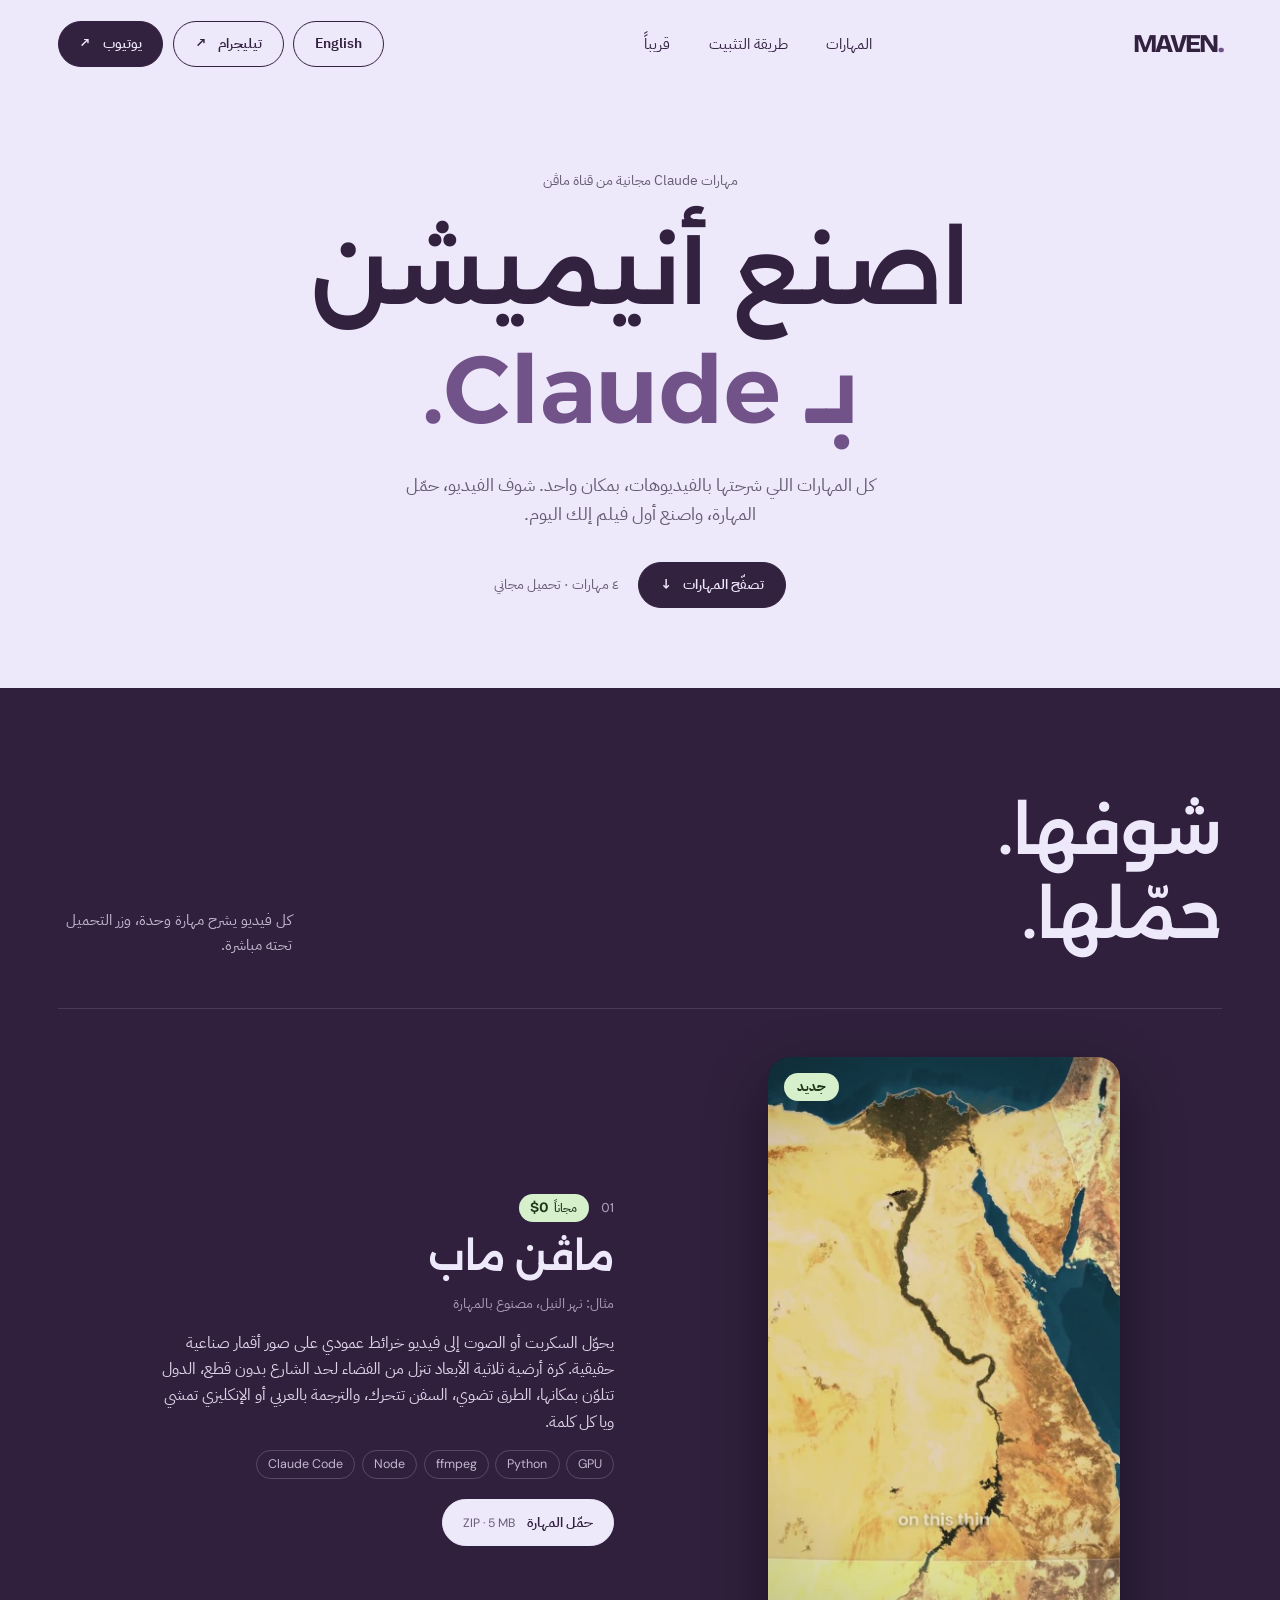
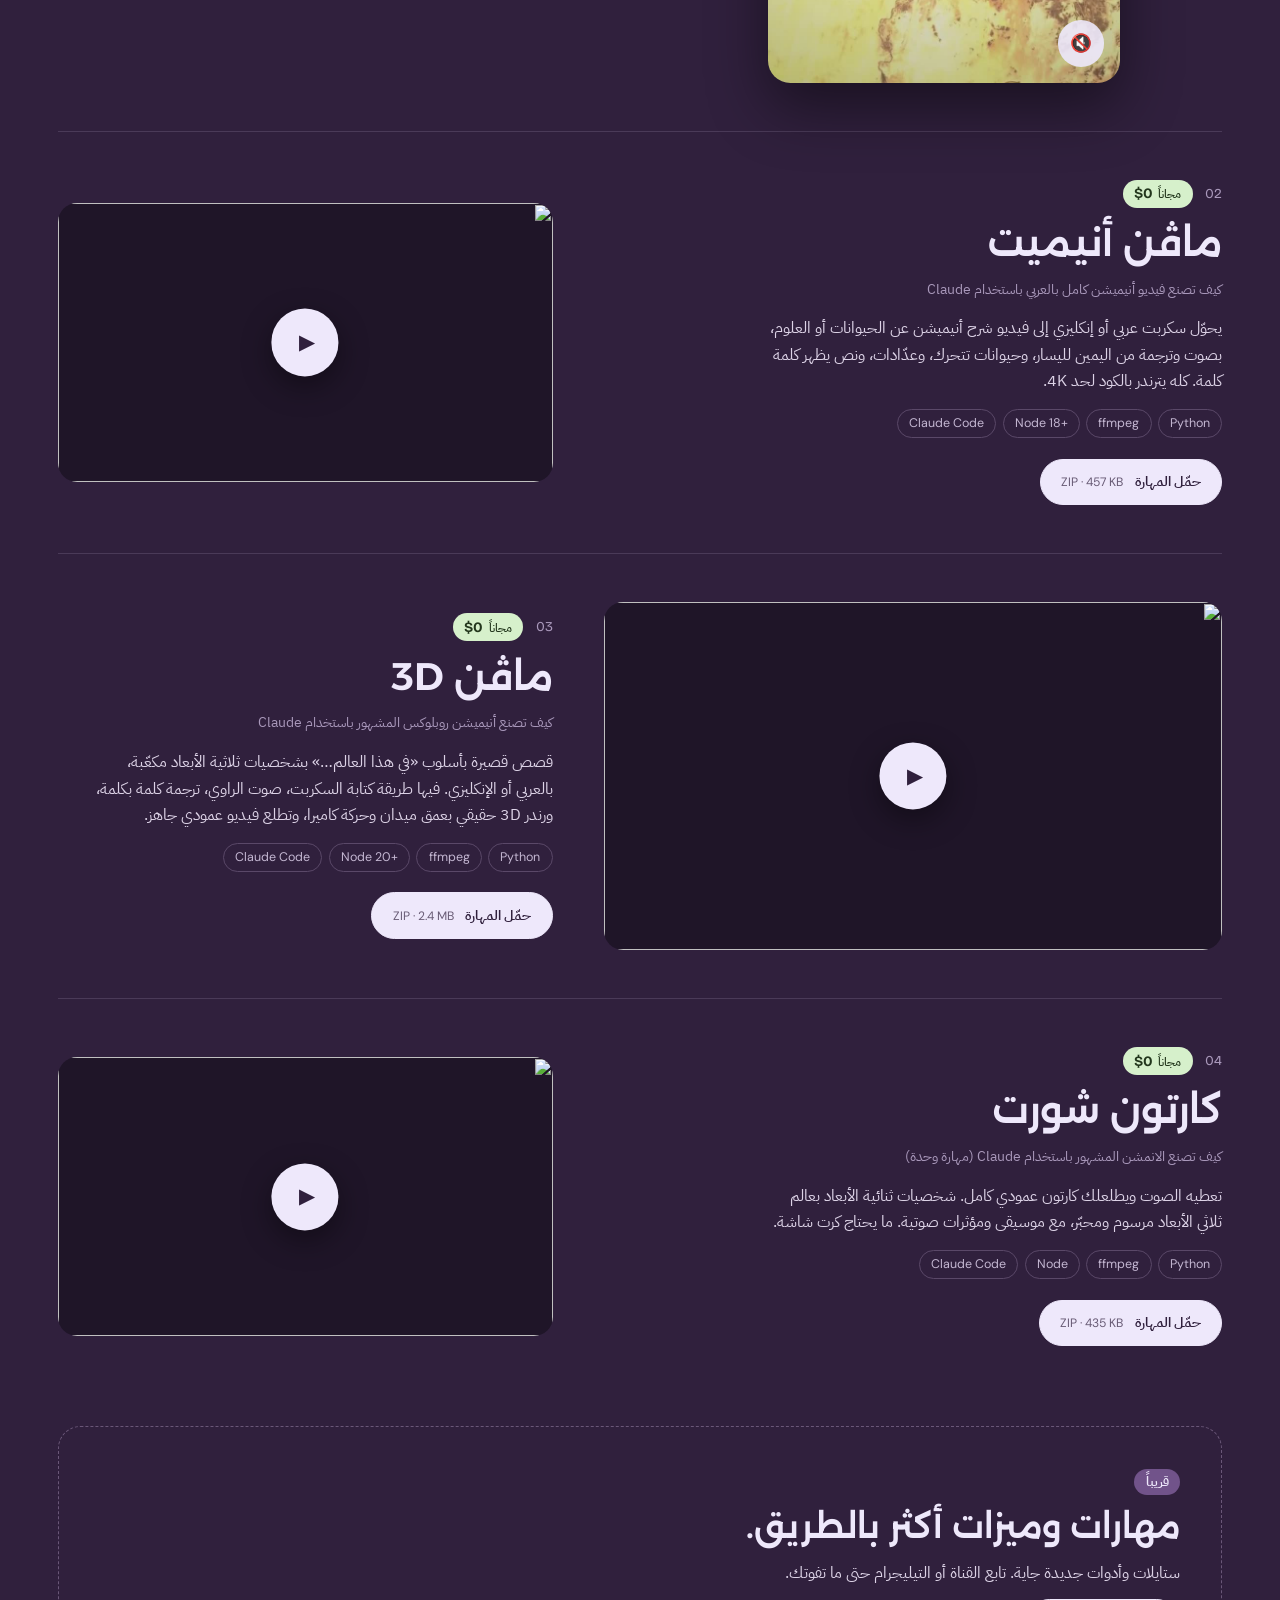
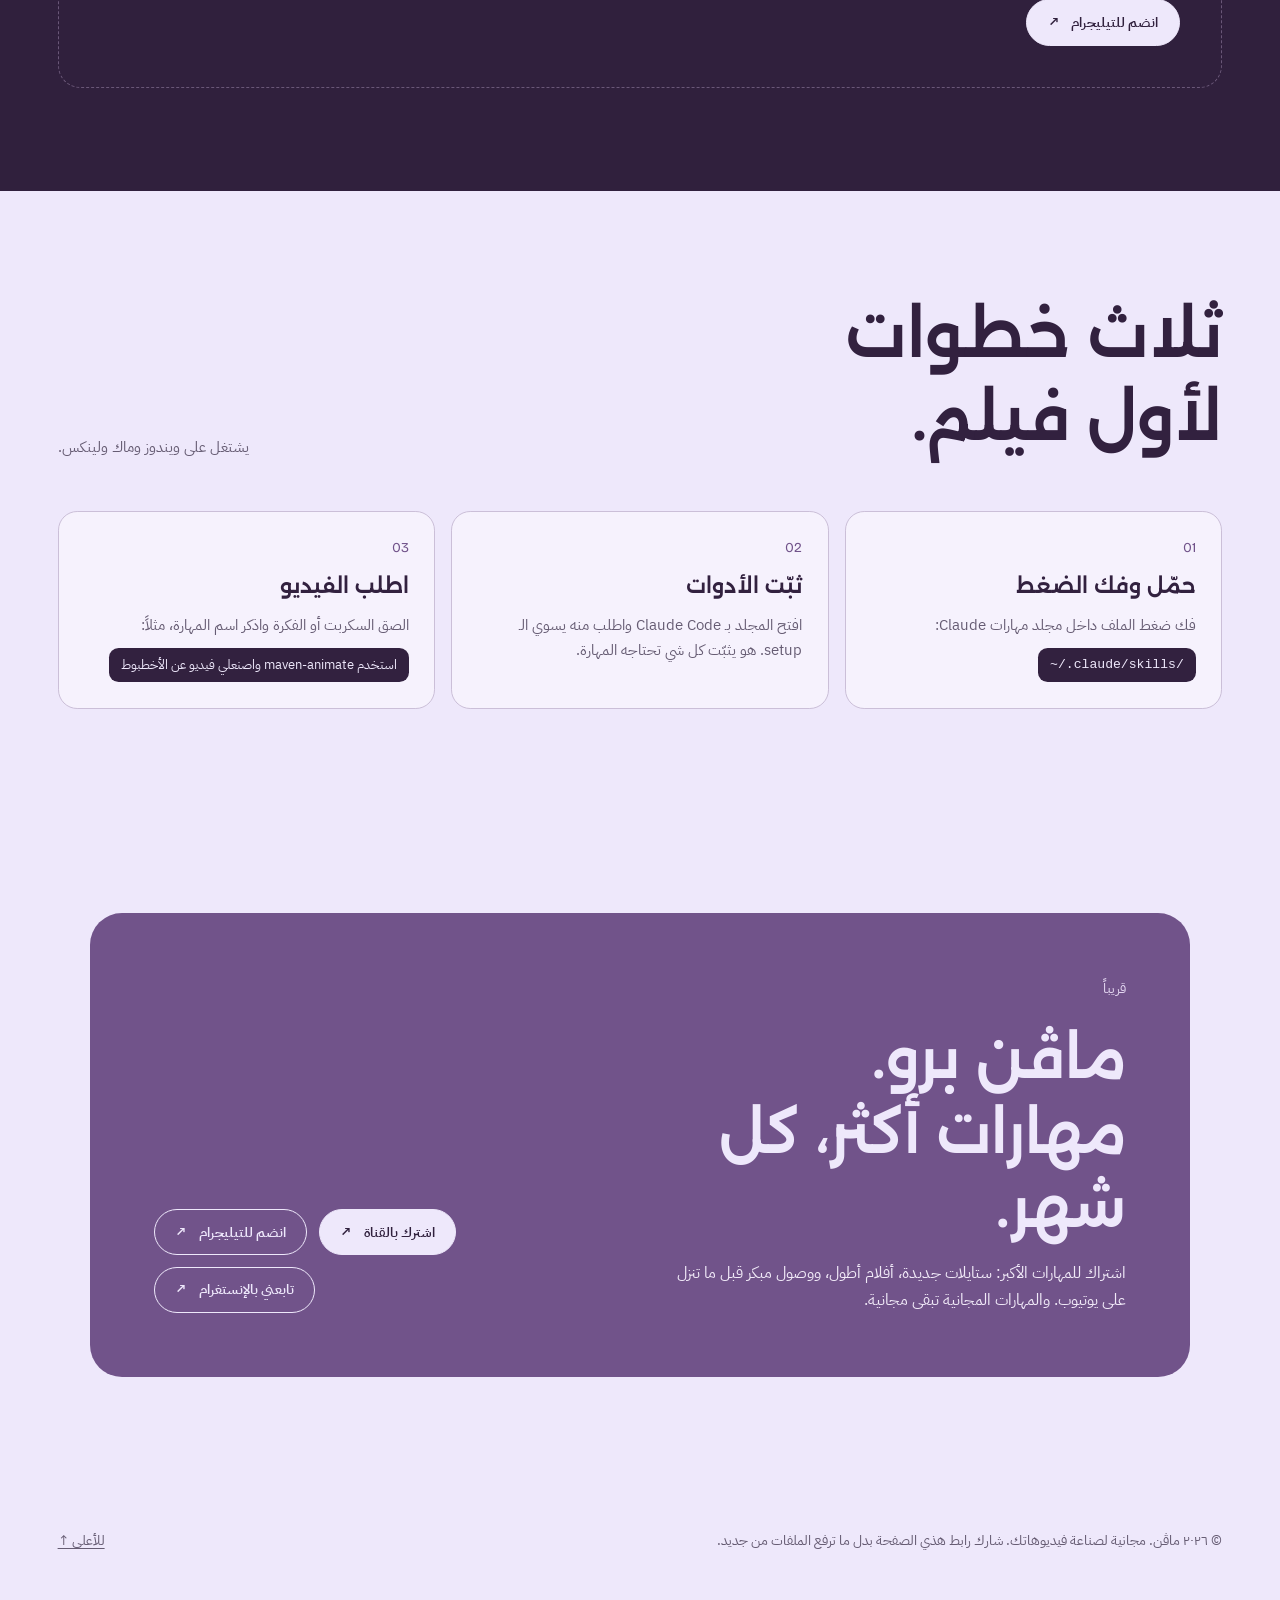
==== index.html @ 10641db1 "Maven free Claude skills site Co-Authored-By: Claude Opus 5.5 <noreply@anthropic.com>" ====
<!doctype html>
<html lang="ar" dir="rtl">
<head>
  <meta charset="utf-8">
  <meta name="viewport" content="width=device-width, initial-scale=1">
  <meta name="theme-color" content="#eee8fb">
  <meta name="description" content="مهارات Claude مجانية من قناة ماڤن لصناعة الأنيميشن. شوف الفيديو وحمّل المهارة مباشرة.">
  <title>ماڤن | مهارات Claude مجانية</title>
  <link rel="preload" href="fonts/bricolage-grotesque-latin-wght-normal.woff2" as="font" type="font/woff2" crossorigin>
  <link rel="preconnect" href="https://fonts.googleapis.com">
  <link rel="preconnect" href="https://fonts.gstatic.com" crossorigin>
  <link rel="stylesheet" href="https://fonts.googleapis.com/css2?family=Alexandria:wght@500;600;700&family=IBM+Plex+Sans+Arabic:wght@400;500;600&display=swap">
  <link rel="stylesheet" href="maven.css">
  <script src="maven.js" defer></script>
</head>
<body id="top">
  <a class="skip" href="#main" data-en="Skip to content">انتقل إلى المحتوى</a>

  <header class="site-header shell">
    <a class="wordmark" href="#top" aria-label="Maven" dir="ltr">MAVEN<span>.</span></a>
    <nav aria-label="القائمة" data-en-label="Main navigation">
      <a href="#skills" data-en="Skills">المهارات</a>
      <a href="#install" data-en="How to install">طريقة التثبيت</a>
      <a href="#pro" data-en="Coming soon">قريباً</a>
    </nav>
    <div class="header-actions">
      <button class="pill language-switch" type="button" data-en="العربية" lang="en">English</button>
      <a class="pill" href="https://t.me/Maveniq" target="_blank" rel="noopener"><span data-en="Telegram">تيليجرام</span> <span aria-hidden="true">↗</span></a>
      <a class="pill dark" href="https://www.youtube.com/@maveniqq" target="_blank" rel="noopener"><span data-en="YouTube">يوتيوب</span> <span aria-hidden="true">↗</span></a>
    </div>
  </header>

  <main id="main" tabindex="-1">
    <section class="hero shell" aria-labelledby="hero-title">
      <p class="eyebrow" data-en="Free Claude skills from the Maven channel">مهارات Claude مجانية من قناة ماڤن</p>
      <h1 id="hero-title" data-en="Make animation <strong>with Claude.</strong>">اصنع أنيميشن <strong>بـ Claude.</strong></h1>
      <p class="hero-sub" data-en="Every skill from the videos, in one place. Watch the video, download the skill, and make your first film today.">كل المهارات اللي شرحتها بالفيديوهات، بمكان واحد. شوف الفيديو، حمّل المهارة، واصنع أول فيلم إلك اليوم.</p>
      <div class="hero-actions">
        <a class="pill dark" href="#skills"><span data-en="Browse the skills">تصفّح المهارات</span> <span aria-hidden="true">↓</span></a>
        <span class="hero-note" data-en="4 skills · free download">٤ مهارات · تحميل مجاني</span>
      </div>
    </section>

    <section id="skills" class="section skills" aria-labelledby="skills-title">
      <div class="shell">
        <div class="section-title">
          <h2 id="skills-title" data-en="Watch it.<br>Download it.">شوفها.<br>حمّلها.</h2>
          <p data-en="Each video explains one skill. The download button is right under it.">كل فيديو يشرح مهارة وحدة، وزر التحميل تحته مباشرة.</p>
        </div>

        <article class="skill skill-vertical">
          <div class="reel-frame">
            <video class="reel-video" src="media/maven-map-demo.mp4" poster="media/maven-map-demo.jpg" width="720" height="1280" muted loop playsinline autoplay preload="metadata" aria-label="مثال من ماڤن ماب: نهر النيل" data-en-label="Maven Map example: the Nile"></video>
            <button type="button" class="sound-toggle" aria-pressed="false" aria-label="شغّل الصوت" data-en-label="Turn sound on"><span aria-hidden="true">🔇</span></button>
            <span class="new-badge" data-en="New">جديد</span>
          </div>
          <div class="skill-body">
            <div class="skill-meta"><span class="skill-no" aria-hidden="true">01</span><span class="price" dir="ltr">$0 <small data-en="Free">مجاناً</small></span></div>
            <h3 data-en="Maven Map">ماڤن ماب</h3>
            <p class="skill-video-title" data-en="Example: the Nile, made with the skill">مثال: نهر النيل، مصنوع بالمهارة</p>
            <p data-en="Turns a script or voiceover into a vertical map Short on real satellite imagery. A 3D globe dives from space down to a street with no cut, countries light up in place, routes glow, ships move, and Arabic or English captions follow every word.">يحوّل السكربت أو الصوت إلى فيديو خرائط عمودي على صور أقمار صناعية حقيقية. كرة أرضية ثلاثية الأبعاد تنزل من الفضاء لحد الشارع بدون قطع، الدول تتلوّن بمكانها، الطرق تضوي، السفن تتحرك، والترجمة بالعربي أو الإنكليزي تمشي ويا كل كلمة.</p>
            <ul class="needs" aria-label="المتطلبات" data-en-label="Requirements" dir="ltr"><li>Claude Code</li><li>Node</li><li>ffmpeg</li><li>Python</li><li>GPU</li></ul>
            <a class="pill dark download" href="downloads/maven-map-skill.zip" download><span data-en="Download the skill">حمّل المهارة</span> <span class="size" dir="ltr">ZIP · 5 MB</span></a>
          </div>
        </article>

        <article class="skill">
          <div class="video" data-yt="nRmB2ytmdOM">
            <button type="button" class="video-play" aria-label="شغّل الفيديو" data-en-label="Play video">
              <img src="https://i.ytimg.com/vi/nRmB2ytmdOM/hqdefault.jpg" width="480" height="360" alt="" loading="lazy" decoding="async">
              <span class="play-icon" aria-hidden="true">▶</span>
            </button>
          </div>
          <div class="skill-body">
            <div class="skill-meta"><span class="skill-no" aria-hidden="true">02</span><span class="price" dir="ltr">$0 <small data-en="Free">مجاناً</small></span></div>
            <h3 data-en="Maven Animate">ماڤن أنيميت</h3>
            <p class="skill-video-title" lang="ar" dir="rtl">كيف تصنع فيديو أنيميشن كامل بالعربي باستخدام Claude</p>
            <p data-en="Turns an Arabic or English script into a narrated flat-vector explainer about animals or science. Right-to-left captions, swimming animals, counters and word-by-word text, rendered in code up to 4K.">يحوّل سكربت عربي أو إنكليزي إلى فيديو شرح أنيميشن عن الحيوانات أو العلوم، بصوت وترجمة من اليمين لليسار، وحيوانات تتحرك، وعدّادات، ونص يظهر كلمة كلمة. كله يترندر بالكود لحد 4K.</p>
            <ul class="needs" aria-label="المتطلبات" data-en-label="Requirements" dir="ltr"><li>Claude Code</li><li>Node 18+</li><li>ffmpeg</li><li>Python</li></ul>
            <a class="pill dark download" href="downloads/maven-animate.zip" download><span data-en="Download the skill">حمّل المهارة</span> <span class="size" dir="ltr">ZIP · 457 KB</span></a>
          </div>
        </article>

        <article class="skill">
          <div class="video" data-yt="e6u0iFtRds0">
            <button type="button" class="video-play" aria-label="شغّل الفيديو" data-en-label="Play video">
              <img src="https://i.ytimg.com/vi/e6u0iFtRds0/hqdefault.jpg" width="480" height="360" alt="" loading="lazy" decoding="async">
              <span class="play-icon" aria-hidden="true">▶</span>
            </button>
          </div>
          <div class="skill-body">
            <div class="skill-meta"><span class="skill-no" aria-hidden="true">03</span><span class="price" dir="ltr">$0 <small data-en="Free">مجاناً</small></span></div>
            <h3 data-en="Maven 3D">ماڤن 3D</h3>
            <p class="skill-video-title" lang="ar" dir="rtl">كيف تصنع أنيميشن روبلوكس المشهور باستخدام Claude</p>
            <p data-en="“In this world…” story Shorts with blocky 3D characters, in Arabic or English. Script formula, fast narrator voice, one-word captions, real 3D renders with depth of field and motion blur, and a finished vertical video.">قصص قصيرة بأسلوب «في هذا العالم…» بشخصيات ثلاثية الأبعاد مكعّبة، بالعربي أو الإنكليزي. فيها طريقة كتابة السكربت، صوت الراوي، ترجمة كلمة بكلمة، ورندر 3D حقيقي بعمق ميدان وحركة كاميرا، وتطلع فيديو عمودي جاهز.</p>
            <ul class="needs" aria-label="المتطلبات" data-en-label="Requirements" dir="ltr"><li>Claude Code</li><li>Node 20+</li><li>ffmpeg</li><li>Python</li></ul>
            <a class="pill dark download" href="downloads/maven-3d-skill.zip" download><span data-en="Download the skill">حمّل المهارة</span> <span class="size" dir="ltr">ZIP · 2.4 MB</span></a>
          </div>
        </article>

        <article class="skill">
          <div class="video" data-yt="vvfR2qmqH34">
            <button type="button" class="video-play" aria-label="شغّل الفيديو" data-en-label="Play video">
              <img src="https://i.ytimg.com/vi/vvfR2qmqH34/hqdefault.jpg" width="480" height="360" alt="" loading="lazy" decoding="async">
              <span class="play-icon" aria-hidden="true">▶</span>
            </button>
          </div>
          <div class="skill-body">
            <div class="skill-meta"><span class="skill-no" aria-hidden="true">04</span><span class="price" dir="ltr">$0 <small data-en="Free">مجاناً</small></span></div>
            <h3 data-en="Cartoon Short Kit">كارتون شورت</h3>
            <p class="skill-video-title" lang="ar" dir="rtl">كيف تصنع الانمشن المشهور باستخدام Claude (مهارة وحدة)</p>
            <p data-en="Voice in, finished vertical cartoon out. 2D bean-head characters in a painted, inked 3D world, with a music bed and sound effects. No GPU needed.">تعطيه الصوت ويطلعلك كارتون عمودي كامل. شخصيات ثنائية الأبعاد بعالم ثلاثي الأبعاد مرسوم ومحبّر، مع موسيقى ومؤثرات صوتية. ما يحتاج كرت شاشة.</p>
            <ul class="needs" aria-label="المتطلبات" data-en-label="Requirements" dir="ltr"><li>Claude Code</li><li>Node</li><li>ffmpeg</li><li>Python</li></ul>
            <a class="pill dark download" href="downloads/cartoon-short-kit.zip" download><span data-en="Download the skill">حمّل المهارة</span> <span class="size" dir="ltr">ZIP · 435 KB</span></a>
          </div>
        </article>
        <article class="more-coming">
          <span class="more-badge" data-en="Coming soon">قريباً</span>
          <h3 data-en="More skills and features on the way.">مهارات وميزات أكثر بالطريق.</h3>
          <p data-en="New styles and tools are coming. Follow the channel or the Telegram so you don't miss them.">ستايلات وأدوات جديدة جاية. تابع القناة أو التيليجرام حتى ما تفوتك.</p>
          <a class="pill light" href="https://t.me/Maveniq" target="_blank" rel="noopener"><span data-en="Join on Telegram">انضم للتيليجرام</span> <span aria-hidden="true">↗</span></a>
        </article>
      </div>
    </section>

    <section id="install" class="section install shell" aria-labelledby="install-title">
      <div class="section-title">
        <h2 id="install-title" data-en="Three steps<br>to your first film.">ثلاث خطوات<br>لأول فيلم.</h2>
        <p data-en="Works on Windows, Mac and Linux.">يشتغل على ويندوز وماك ولينكس.</p>
      </div>
      <ol class="steps">
        <li>
          <strong data-en="Download and unzip">حمّل وفك الضغط</strong>
          <span data-en="Unzip the file inside your Claude skills folder:">فك ضغط الملف داخل مجلد مهارات Claude:</span>
          <code dir="ltr">~/.claude/skills/</code>
        </li>
        <li>
          <strong data-en="Install the tools">ثبّت الأدوات</strong>
          <span data-en="Open the folder in Claude Code and ask it to run the setup. It installs what the skill needs.">افتح المجلد بـ Claude Code واطلب منه يسوي الـ setup. هو يثبّت كل شي تحتاجه المهارة.</span>
        </li>
        <li>
          <strong data-en="Ask for a video">اطلب الفيديو</strong>
          <span data-en="Paste your script or idea and name the skill, for example:">الصق السكربت أو الفكرة واذكر اسم المهارة، مثلاً:</span>
          <code dir="auto" data-en="Use maven-animate to make a video about octopuses">استخدم maven-animate واصنعلي فيديو عن الأخطبوط</code>
        </li>
      </ol>
    </section>

    <section id="pro" class="section pro" aria-labelledby="pro-title">
      <div class="shell pro-inner">
        <div>
          <p class="eyebrow" data-en="Coming soon">قريباً</p>
          <h2 id="pro-title" data-en="Maven Pro.<br>More skills, every month.">ماڤن برو.<br>مهارات أكثر، كل شهر.</h2>
          <p data-en="A subscription for the bigger skills: new styles, longer films and early access before they reach YouTube. The free skills stay free.">اشتراك للمهارات الأكبر: ستايلات جديدة، أفلام أطول، ووصول مبكر قبل ما تنزل على يوتيوب. والمهارات المجانية تبقى مجانية.</p>
        </div>
        <div class="pro-actions">
          <a class="pill light" href="https://www.youtube.com/@maveniqq?sub_confirmation=1" target="_blank" rel="noopener"><span data-en="Subscribe on YouTube">اشترك بالقناة</span> <span aria-hidden="true">↗</span></a>
          <a class="pill ghost" href="https://t.me/Maveniq" target="_blank" rel="noopener"><span data-en="Join on Telegram">انضم للتيليجرام</span> <span aria-hidden="true">↗</span></a>
          <a class="pill ghost" href="https://instagram.com/maven.iqq" target="_blank" rel="noopener"><span data-en="Follow on Instagram">تابعني بالإنستغرام</span> <span aria-hidden="true">↗</span></a>
        </div>
      </div>
    </section>
  </main>

  <footer class="site-footer shell">
    <span data-en="© 2026 Maven. Free to use for your videos. Please share this page instead of re-uploading the files.">© ٢٠٢٦ ماڤن. مجانية لصناعة فيديوهاتك. شارك رابط هذي الصفحة بدل ما ترفع الملفات من جديد.</span>
    <a href="#top" data-en="Back to top ↑">للأعلى ↑</a>
  </footer>
</body>
</html>
---- maven.css ----
@font-face {
  font-family: Bricolage;
  src: url("fonts/bricolage-grotesque-latin-wght-normal.woff2") format("woff2");
  font-weight: 200 800;
  font-display: swap;
}
@font-face {
  font-family: DM;
  src: url("fonts/dm-sans-latin-wght-normal.woff2") format("woff2");
  font-weight: 100 1000;
  font-display: swap;
}
:root {
  --paper: #eee8fb;
  --ink: #32213f;
  --muted: #665c73;
  --line: #cbbfd8;
  --plum: #30203d;
  --accent: #71538a;
  --soft: #c7b3dd;
  --display: Bricolage, Alexandria, Arial, sans-serif;
  --body: DM, "IBM Plex Sans Arabic", Arial, sans-serif;
}
:lang(ar) { --display: Alexandria, Bricolage, Arial, sans-serif; --body: "IBM Plex Sans Arabic", DM, Arial, sans-serif; }
*, *::before, *::after { box-sizing: border-box; }
body { margin: 0; background: var(--paper); color: var(--ink); font: 400 1rem/1.65 var(--body); }
main { overflow-x: clip; }
h1, h2, h3, p, ol, ul { margin: 0; }
h1, h2, h3 { font-family: var(--display); text-wrap: balance; }
a { color: inherit; text-underline-offset: .25em; }
button { font: inherit; cursor: pointer; color: inherit; }
img { display: block; max-width: 100%; }
:focus-visible { outline: 3px solid #9a6ec4; outline-offset: 5px; }
section[id] { scroll-margin-top: 1.5rem; }
.shell { width: min(100% - clamp(2rem, 9vw, 9rem), 76rem); margin-inline: auto; }
.skip { position: fixed; z-index: 10; inset: 1rem 1rem auto auto; padding: .75rem; background: white; translate: 0 -200%; }
.skip:focus { translate: 0; }

.site-header { display: flex; justify-content: space-between; align-items: center; min-height: 5.5rem; gap: 1rem; }
.wordmark { font-family: Bricolage, Arial, sans-serif; font-weight: 800; font-size: 1.6rem; letter-spacing: -.06em; text-decoration: none; }
.wordmark span { color: var(--accent); }
.site-header nav { display: flex; gap: clamp(1rem, 3vw, 2.5rem); }
.site-header nav a { display: grid; min-height: 2.75rem; place-items: center; font-size: .92rem; text-decoration: none; }
.header-actions { display: flex; gap: .6rem; }
.pill { display: inline-flex; min-height: 2.9rem; align-items: center; justify-content: center; gap: .7rem; padding: .6rem 1.3rem; border: 1px solid currentColor; border-radius: 2rem; background: transparent; font-size: .88rem; font-weight: 600; white-space: nowrap; text-decoration: none; transition: transform .2s ease, background-color .2s ease; }
.pill:active { transform: scale(.97); }
.pill.dark { background: var(--ink); color: var(--paper); border-color: var(--ink); }
.pill.dark:hover { background: var(--accent); border-color: var(--accent); }
.pill.light { background: var(--paper); color: var(--plum); border-color: var(--paper); }
.pill.ghost { color: var(--paper); }

.hero { padding-block: clamp(3rem, 9vh, 6rem) clamp(3rem, 7vw, 5rem); text-align: center; }
.eyebrow { font-size: .88rem; color: var(--muted); margin-bottom: 1.2rem; }
.hero h1 { font-size: clamp(2.6rem, 7.4vw, 6.4rem); font-weight: 600; line-height: 1.08; letter-spacing: -.035em; max-width: 15ch; margin-inline: auto; }
:lang(ar) .hero h1 { letter-spacing: 0; line-height: 1.25; }
.hero h1 strong { display: block; font-weight: 600; color: var(--accent); }
.hero-sub { max-width: 44ch; margin: 1.4rem auto 2rem; color: var(--muted); font-size: clamp(1rem, 1.4vw, 1.15rem); }
.hero-actions { display: flex; justify-content: center; align-items: center; gap: 1.2rem; flex-wrap: wrap; }
.hero-note { font-size: .88rem; color: var(--muted); }

.section { padding-block: clamp(4rem, 8vw, 7rem); }
.section-title { display: flex; align-items: end; justify-content: space-between; gap: 1.5rem; margin-bottom: clamp(2rem, 4vw, 3.5rem); }
.section-title h2 { font-size: clamp(2.3rem, 5vw, 4.4rem); line-height: 1.05; font-weight: 500; letter-spacing: -.05em; }
:lang(ar) .section-title h2 { letter-spacing: 0; line-height: 1.3; font-weight: 600; }
.section-title > p { max-width: 26ch; font-size: .92rem; color: var(--muted); }

.skills { background: var(--plum); color: var(--paper); }
.skills .section-title > p { color: #c4b7d2; }
.skill { display: grid; grid-template-columns: 1.25fr 1fr; gap: clamp(1.5rem, 4vw, 3.5rem); align-items: center; padding-block: clamp(2rem, 4vw, 3rem); border-top: 1px solid #4a3a58; }
.skill:nth-of-type(even) .video { order: 2; }
.video { position: relative; aspect-ratio: 16 / 9; border-radius: 1.2rem; overflow: hidden; background: #1f1528; }
.video-play { position: absolute; inset: 0; padding: 0; border: 0; background: none; }
.video-play img { width: 100%; height: 100%; object-fit: cover; transition: transform .5s cubic-bezier(.2, .7, .2, 1); }
.video-play:hover img { transform: scale(1.03); }
.play-icon { position: absolute; inset: 50% auto auto 50%; translate: -50% -50%; display: grid; place-items: center; width: 4.2rem; height: 4.2rem; padding-left: .25rem; border-radius: 50%; background: var(--paper); color: var(--plum); font-size: 1.3rem; box-shadow: 0 10px 30px #0006; transition: scale .2s ease; }
.video-play:hover .play-icon { scale: 1.08; }
.video iframe { position: absolute; inset: 0; width: 100%; height: 100%; border: 0; }
.skill-body { display: grid; gap: .9rem; justify-items: start; }
.skill-no { font-family: Bricolage, Arial, sans-serif; font-size: .85rem; color: #a998bb; }
.skill h3 { font-size: clamp(1.8rem, 3vw, 2.6rem); font-weight: 600; letter-spacing: -.03em; line-height: 1.1; }
:lang(ar) .skill h3 { letter-spacing: 0; }
.skill-video-title { font-size: .85rem; color: #a998bb; font-family: "IBM Plex Sans Arabic", sans-serif; }
.skill-body > p:not(.skill-video-title) { color: #ddd3e7; max-width: 46ch; }
.needs { display: flex; flex-wrap: wrap; gap: .4rem; padding: 0; list-style: none; }
.needs li { padding: .2rem .7rem; border: 1px solid #5a4868; border-radius: 1rem; font-size: .78rem; color: #c4b7d2; font-family: DM, sans-serif; }
.download { margin-top: .4rem; background: var(--paper) !important; color: var(--plum) !important; border-color: var(--paper) !important; }
.download:hover { background: var(--soft) !important; border-color: var(--soft) !important; }
.download .size { font-weight: 400; font-size: .76rem; opacity: .7; font-family: DM, sans-serif; }

.steps { display: grid; grid-template-columns: repeat(3, 1fr); gap: 1rem; padding: 0; list-style: none; counter-reset: step; }
.steps li { counter-increment: step; display: grid; align-content: start; gap: .6rem; padding: 1.6rem; border: 1px solid var(--line); border-radius: 1.2rem; background: #f6f2fd; }
.steps li::before { content: "0" counter(step); font-family: Bricolage, Arial, sans-serif; font-size: .85rem; color: var(--accent); }
.steps strong { font-family: var(--display); font-size: 1.3rem; font-weight: 600; }
.steps span { color: var(--muted); font-size: .95rem; }
.steps code { justify-self: start; max-width: 100%; padding: .45rem .75rem; border-radius: .6rem; background: var(--ink); color: var(--paper); font: .82rem/1.5 ui-monospace, Consolas, monospace; overflow-wrap: anywhere; }
:lang(ar) .steps code[dir="auto"] { font-family: "IBM Plex Sans Arabic", sans-serif; }

.pro { padding-inline: clamp(1rem, 3vw, 2rem); }
.pro-inner { display: grid; grid-template-columns: 1.4fr 1fr; gap: 2rem; align-items: end; padding: clamp(2rem, 5vw, 4rem); border-radius: 2rem; background: var(--accent); color: var(--paper); }
.pro .eyebrow { color: #e3d6f0; }
.pro h2 { font-size: clamp(2.1rem, 4.5vw, 3.8rem); font-weight: 500; line-height: 1.08; letter-spacing: -.045em; margin-bottom: 1rem; }
:lang(ar) .pro h2 { letter-spacing: 0; line-height: 1.3; font-weight: 600; }
.pro-inner p:not(.eyebrow) { max-width: 46ch; color: #f1eaf8; }
.pro-actions { display: flex; flex-wrap: wrap; gap: .7rem; justify-content: flex-end; }

.site-footer { display: flex; justify-content: space-between; align-items: center; gap: 1.5rem; padding-block: 2.5rem 3rem; font-size: .85rem; color: var(--muted); }
.site-footer a { display: inline-flex; align-items: center; min-height: 2.75rem; }

@media (max-width: 860px) {
  .site-header { flex-wrap: wrap; padding-block: 1rem; }
  .site-header nav { order: 3; width: 100%; justify-content: space-between; }
  .skill { grid-template-columns: 1fr; }
  .skill:nth-of-type(even) .video { order: 0; }
  .steps { grid-template-columns: 1fr; }
  .pro-inner { grid-template-columns: 1fr; }
  .pro-actions { justify-content: flex-start; }
  .section-title { flex-direction: column; align-items: start; }
  .site-footer { flex-direction: column; }
}
@media (max-width: 420px) {
  .header-actions .pill { padding-inline: .9rem; }
}
@media (prefers-reduced-motion: reduce) {
  * { transition: none !important; }
}

.skill-meta { display: flex; align-items: center; gap: .8rem; }
.price { display: inline-flex; align-items: baseline; gap: .35rem; padding: .15rem .7rem; border-radius: 1rem; background: #d6f0cb; color: #22361c; font: 700 .9rem/1.6 Bricolage, Arial, sans-serif; }
.price small { font: 500 .75rem "IBM Plex Sans Arabic", DM, sans-serif; }
.more-coming { display: grid; justify-items: start; gap: .8rem; margin-top: clamp(1rem, 3vw, 2rem); padding: clamp(1.6rem, 4vw, 2.6rem); border: 1px dashed #6a5778; border-radius: 1.4rem; }
.more-badge { padding: .15rem .7rem; border-radius: 1rem; background: var(--accent); font-size: .8rem; font-weight: 600; }
.more-coming h3 { font-size: clamp(1.5rem, 2.6vw, 2.1rem); font-weight: 600; line-height: 1.2; }
.more-coming p { color: #ddd3e7; max-width: 52ch; }
@media (max-width: 560px) { .site-header .header-actions { flex-wrap: wrap; } }

/* Vertical demo reel, like the portfolio previews. */
.skill-vertical { grid-template-columns: minmax(0, 1fr) minmax(0, 1fr); }
.reel-frame { position: relative; justify-self: center; width: min(100%, 22rem); aspect-ratio: 9 / 16; border-radius: 1.4rem; overflow: hidden; background: #1f1528; box-shadow: 0 24px 60px #0007; }
.reel-video { width: 100%; height: 100%; object-fit: cover; }
.sound-toggle { position: absolute; inset: auto 1rem 1rem auto; display: grid; place-items: center; width: 2.9rem; height: 2.9rem; border: 0; border-radius: 50%; background: #eee8fbe6; font-size: 1.1rem; transition: transform .2s ease; }
.sound-toggle:active { transform: scale(.94); }
.new-badge { position: absolute; inset: 1rem auto auto 1rem; padding: .2rem .8rem; border-radius: 1rem; background: #d6f0cb; color: #22361c; font-size: .8rem; font-weight: 700; }
@media (max-width: 860px) { .skill-vertical { grid-template-columns: 1fr; } .reel-frame { width: min(100%, 20rem); } }
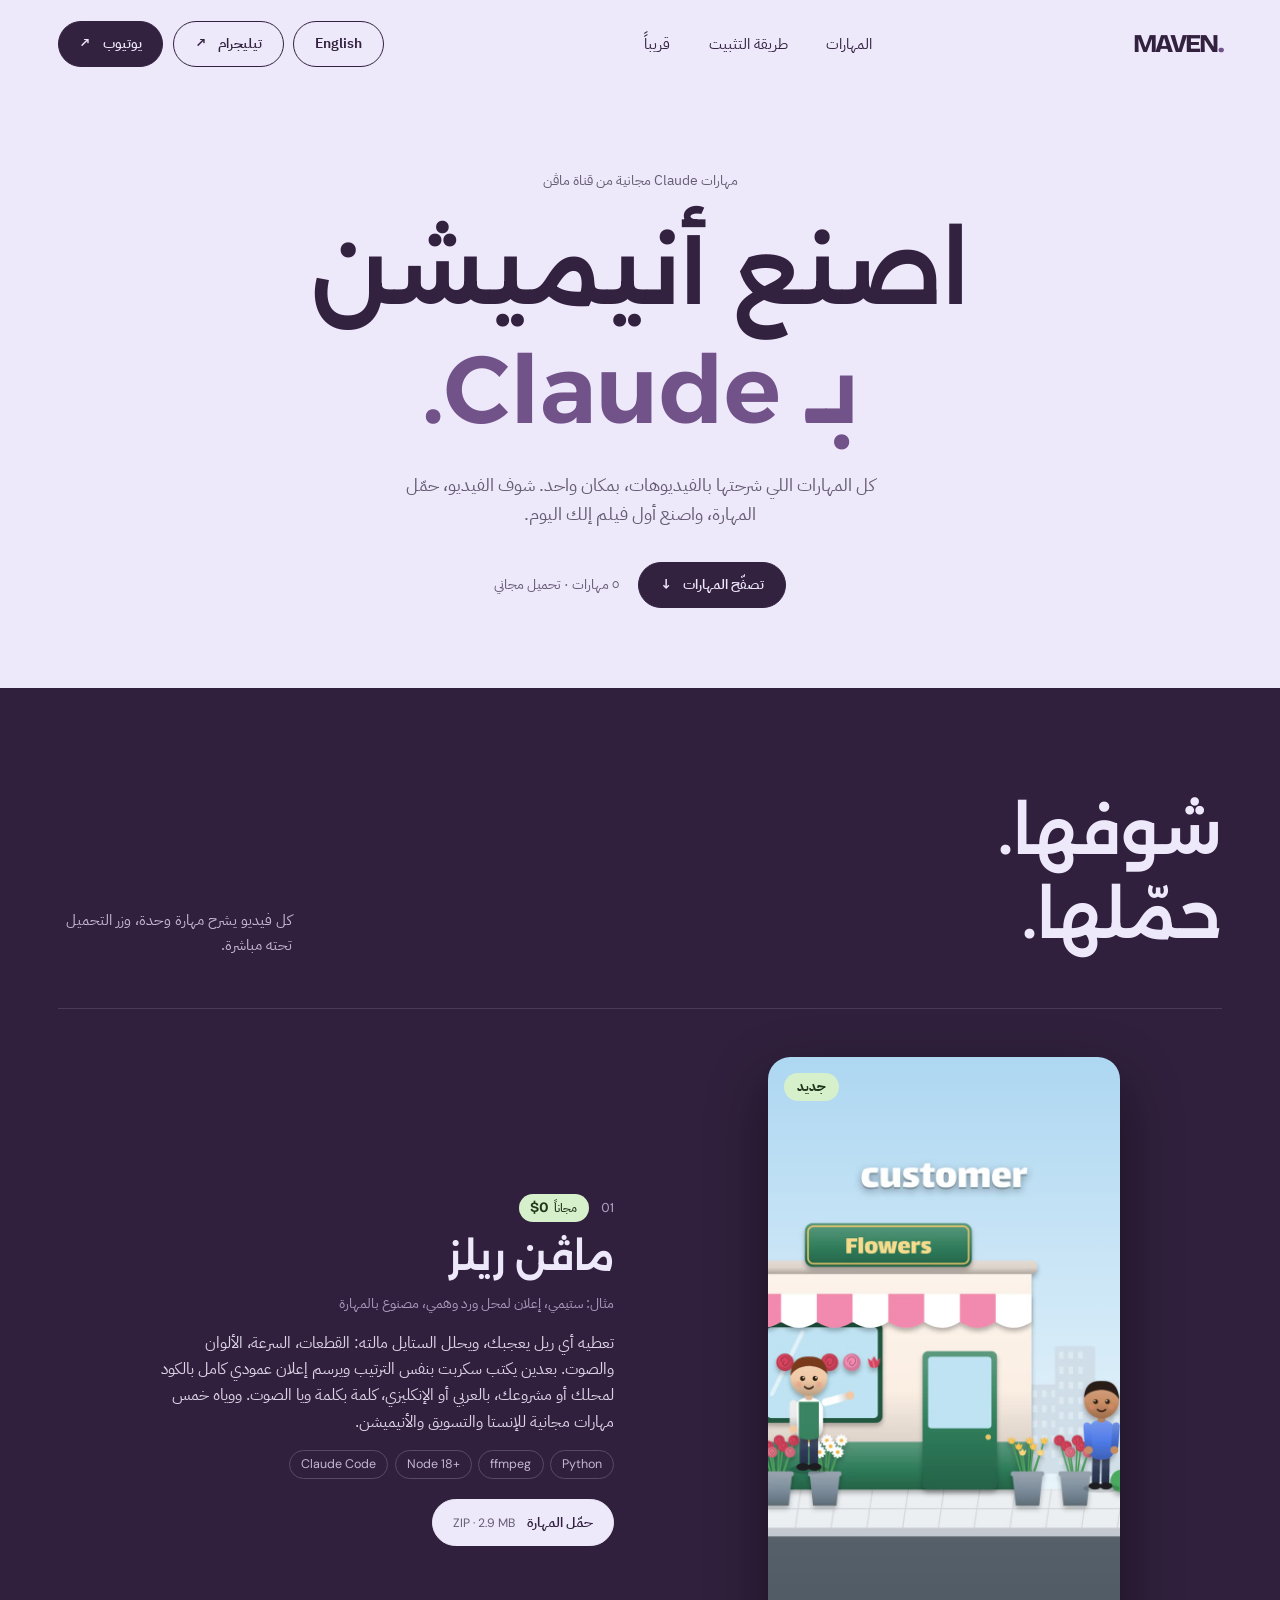
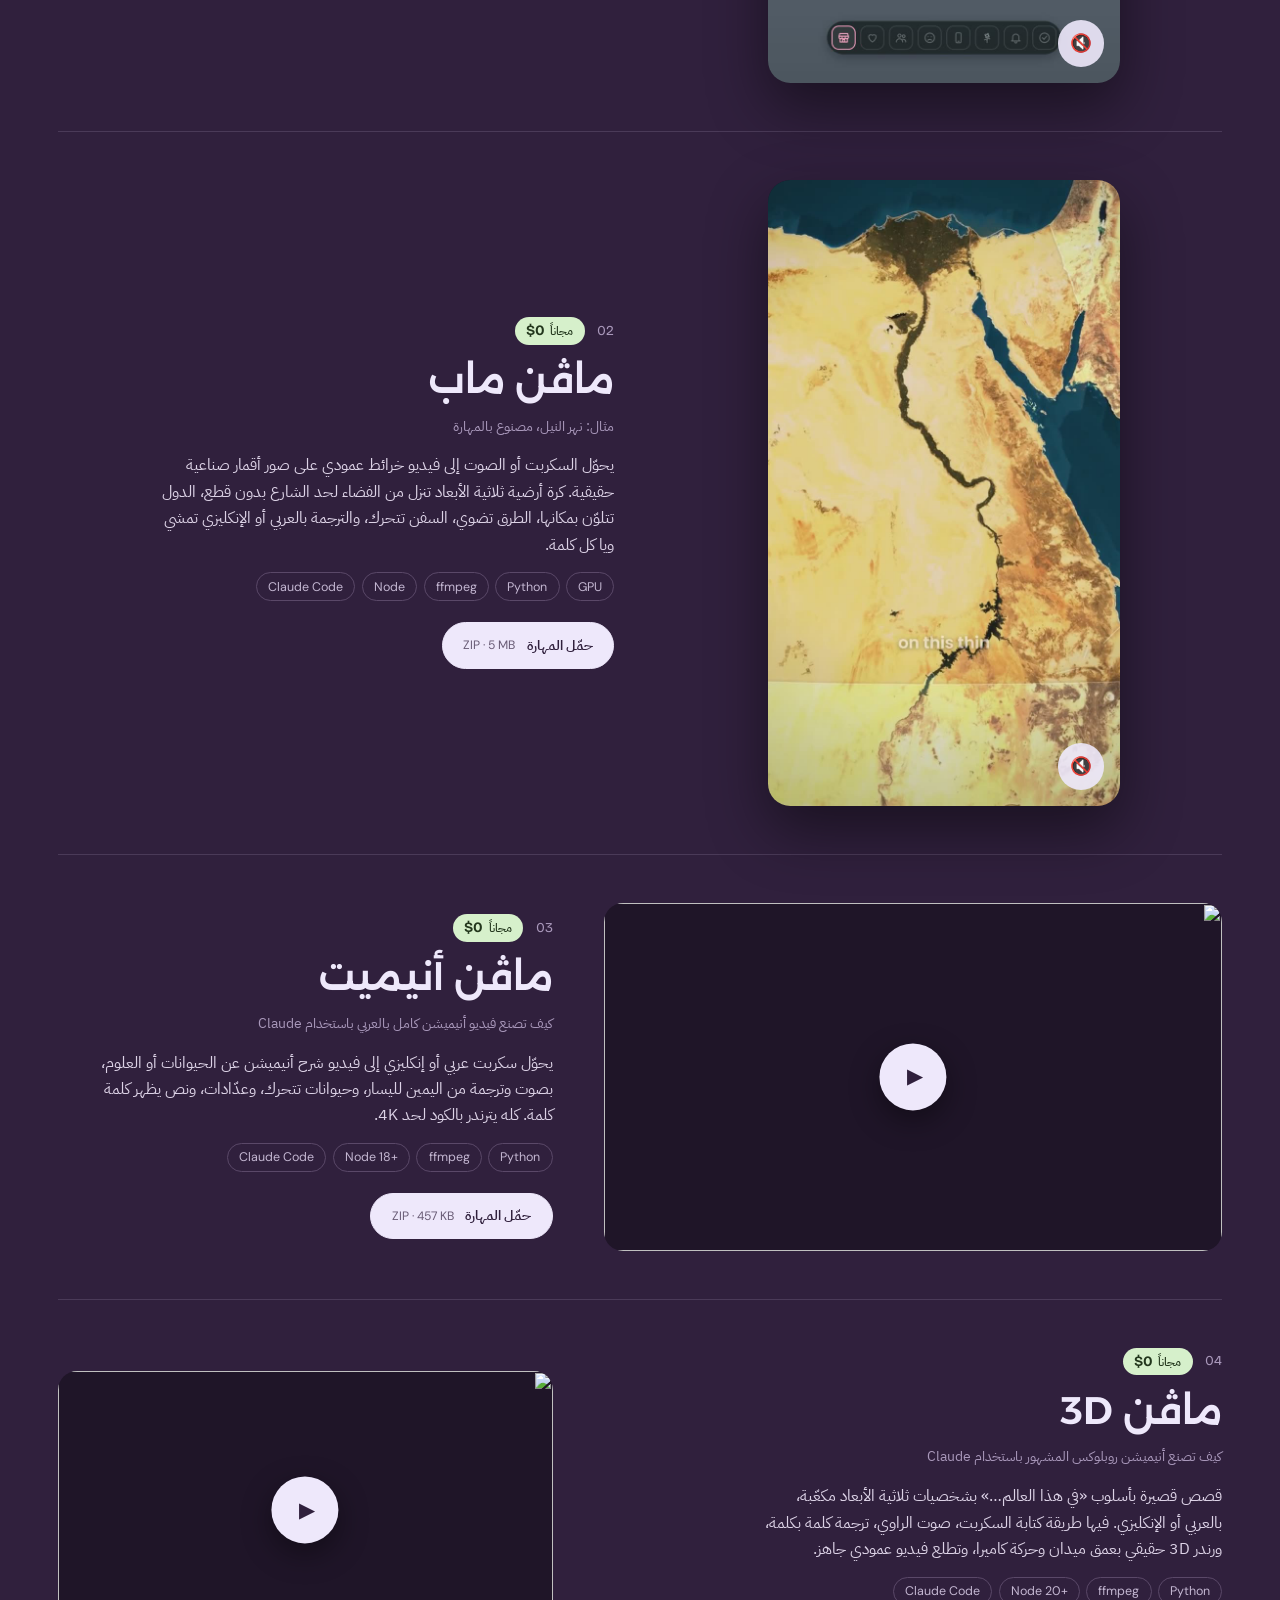
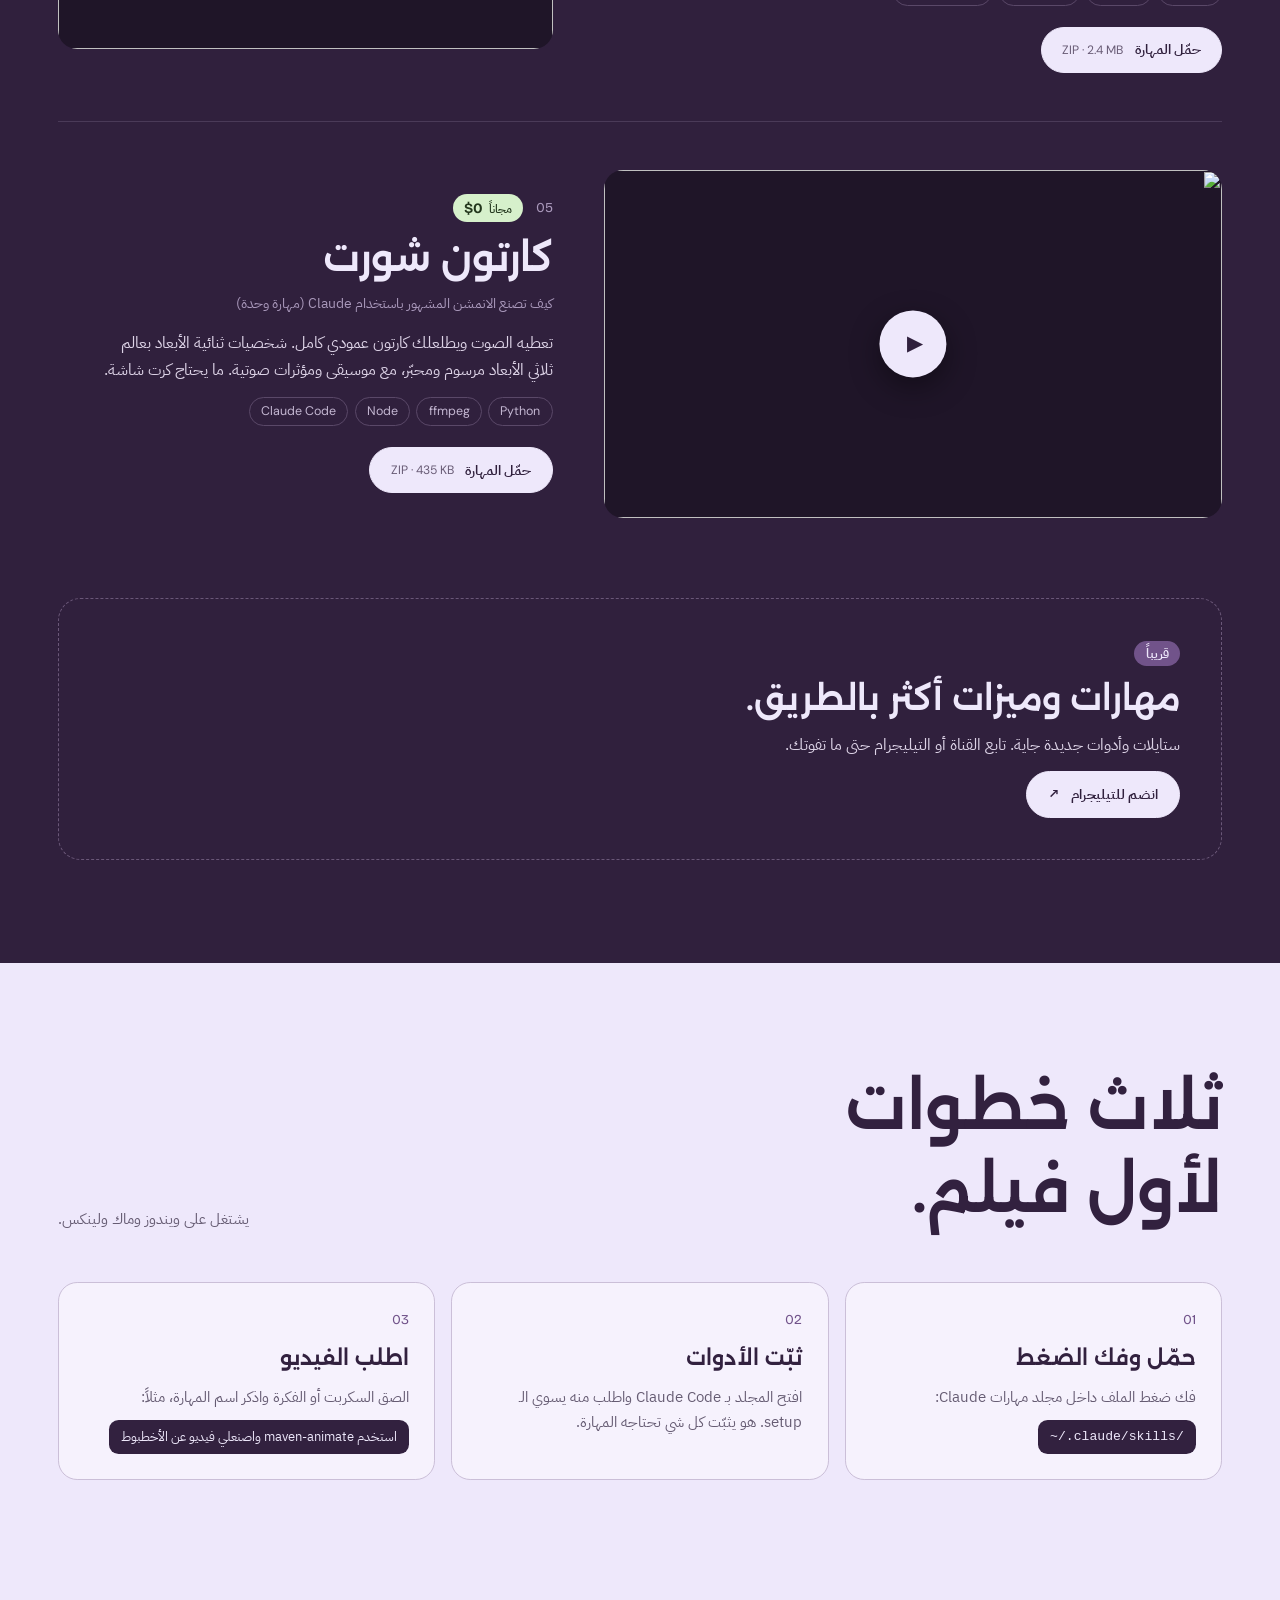
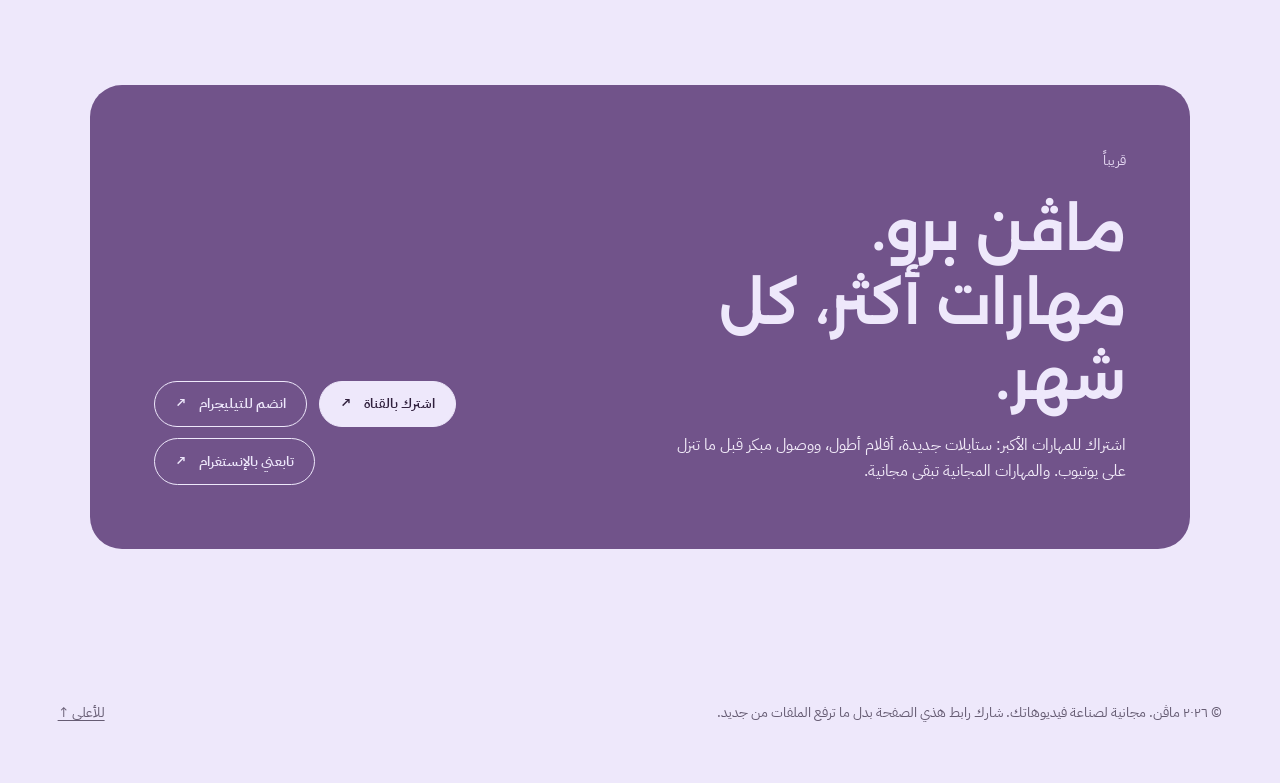
==== commit ceeaf286: "Add Maven Reels: style-copy reel skill with the Stemmy flower-shop preview Co-Authored-By: Claude Op" ====
--- a/index.html
+++ b/index.html
@@ -37,7 +37,7 @@
       <p class="hero-sub" data-en="Every skill from the videos, in one place. Watch the video, download the skill, and make your first film today.">كل المهارات اللي شرحتها بالفيديوهات، بمكان واحد. شوف الفيديو، حمّل المهارة، واصنع أول فيلم إلك اليوم.</p>
       <div class="hero-actions">
         <a class="pill dark" href="#skills"><span data-en="Browse the skills">تصفّح المهارات</span> <span aria-hidden="true">↓</span></a>
-        <span class="hero-note" data-en="4 skills · free download">٤ مهارات · تحميل مجاني</span>
+        <span class="hero-note" data-en="5 skills · free download">٥ مهارات · تحميل مجاني</span>
       </div>
     </section>
 
@@ -50,12 +50,27 @@
 
         <article class="skill skill-vertical">
           <div class="reel-frame">
-            <video class="reel-video" src="media/maven-map-demo.mp4" poster="media/maven-map-demo.jpg" width="720" height="1280" muted loop playsinline autoplay preload="metadata" aria-label="مثال من ماڤن ماب: نهر النيل" data-en-label="Maven Map example: the Nile"></video>
+            <video class="reel-video" src="media/maven-reels-demo.mp4" poster="media/maven-reels-demo.jpg" width="720" height="1280" muted loop playsinline autoplay preload="metadata" aria-label="مثال من ماڤن ريلز: إعلان محل ورد ستيمي" data-en-label="Maven Reels example: the Stemmy flower-shop ad"></video>
             <button type="button" class="sound-toggle" aria-pressed="false" aria-label="شغّل الصوت" data-en-label="Turn sound on"><span aria-hidden="true">🔇</span></button>
             <span class="new-badge" data-en="New">جديد</span>
           </div>
           <div class="skill-body">
             <div class="skill-meta"><span class="skill-no" aria-hidden="true">01</span><span class="price" dir="ltr">$0 <small data-en="Free">مجاناً</small></span></div>
+            <h3 data-en="Maven Reels">ماڤن ريلز</h3>
+            <p class="skill-video-title" data-en="Example: Stemmy, an ad for a made-up flower shop, made with the skill">مثال: ستيمي، إعلان لمحل ورد وهمي، مصنوع بالمهارة</p>
+            <p data-en="Give it any reel you like and it measures the style: cuts, pace, colours and sound. Then it writes a script in the same structure and draws a full vertical ad in code for your shop or project, in Arabic or English, word by word with the voice. Comes with five free skills for Instagram, marketing and animation.">تعطيه أي ريل يعجبك، ويحلل الستايل مالته: القطعات، السرعة، الألوان والصوت. بعدين يكتب سكربت بنفس الترتيب ويرسم إعلان عمودي كامل بالكود لمحلك أو مشروعك، بالعربي أو الإنكليزي، كلمة بكلمة ويا الصوت. ووياه خمس مهارات مجانية للإنستا والتسويق والأنيميشن.</p>
+            <ul class="needs" aria-label="المتطلبات" data-en-label="Requirements" dir="ltr"><li>Claude Code</li><li>Node 18+</li><li>ffmpeg</li><li>Python</li></ul>
+            <a class="pill dark download" href="downloads/maven-reels.zip" download><span data-en="Download the skill">حمّل المهارة</span> <span class="size" dir="ltr">ZIP · 2.9 MB</span></a>
+          </div>
+        </article>
+
+        <article class="skill skill-vertical">
+          <div class="reel-frame">
+            <video class="reel-video" src="media/maven-map-demo.mp4" poster="media/maven-map-demo.jpg" width="720" height="1280" muted loop playsinline autoplay preload="metadata" aria-label="مثال من ماڤن ماب: نهر النيل" data-en-label="Maven Map example: the Nile"></video>
+            <button type="button" class="sound-toggle" aria-pressed="false" aria-label="شغّل الصوت" data-en-label="Turn sound on"><span aria-hidden="true">🔇</span></button>
+          </div>
+          <div class="skill-body">
+            <div class="skill-meta"><span class="skill-no" aria-hidden="true">02</span><span class="price" dir="ltr">$0 <small data-en="Free">مجاناً</small></span></div>
             <h3 data-en="Maven Map">ماڤن ماب</h3>
             <p class="skill-video-title" data-en="Example: the Nile, made with the skill">مثال: نهر النيل، مصنوع بالمهارة</p>
             <p data-en="Turns a script or voiceover into a vertical map Short on real satellite imagery. A 3D globe dives from space down to a street with no cut, countries light up in place, routes glow, ships move, and Arabic or English captions follow every word.">يحوّل السكربت أو الصوت إلى فيديو خرائط عمودي على صور أقمار صناعية حقيقية. كرة أرضية ثلاثية الأبعاد تنزل من الفضاء لحد الشارع بدون قطع، الدول تتلوّن بمكانها، الطرق تضوي، السفن تتحرك، والترجمة بالعربي أو الإنكليزي تمشي ويا كل كلمة.</p>
@@ -72,7 +87,7 @@
             </button>
           </div>
           <div class="skill-body">
-            <div class="skill-meta"><span class="skill-no" aria-hidden="true">02</span><span class="price" dir="ltr">$0 <small data-en="Free">مجاناً</small></span></div>
+            <div class="skill-meta"><span class="skill-no" aria-hidden="true">03</span><span class="price" dir="ltr">$0 <small data-en="Free">مجاناً</small></span></div>
             <h3 data-en="Maven Animate">ماڤن أنيميت</h3>
             <p class="skill-video-title" lang="ar" dir="rtl">كيف تصنع فيديو أنيميشن كامل بالعربي باستخدام Claude</p>
             <p data-en="Turns an Arabic or English script into a narrated flat-vector explainer about animals or science. Right-to-left captions, swimming animals, counters and word-by-word text, rendered in code up to 4K.">يحوّل سكربت عربي أو إنكليزي إلى فيديو شرح أنيميشن عن الحيوانات أو العلوم، بصوت وترجمة من اليمين لليسار، وحيوانات تتحرك، وعدّادات، ونص يظهر كلمة كلمة. كله يترندر بالكود لحد 4K.</p>
@@ -89,7 +104,7 @@
             </button>
           </div>
           <div class="skill-body">
-            <div class="skill-meta"><span class="skill-no" aria-hidden="true">03</span><span class="price" dir="ltr">$0 <small data-en="Free">مجاناً</small></span></div>
+            <div class="skill-meta"><span class="skill-no" aria-hidden="true">04</span><span class="price" dir="ltr">$0 <small data-en="Free">مجاناً</small></span></div>
             <h3 data-en="Maven 3D">ماڤن 3D</h3>
             <p class="skill-video-title" lang="ar" dir="rtl">كيف تصنع أنيميشن روبلوكس المشهور باستخدام Claude</p>
             <p data-en="“In this world…” story Shorts with blocky 3D characters, in Arabic or English. Script formula, fast narrator voice, one-word captions, real 3D renders with depth of field and motion blur, and a finished vertical video.">قصص قصيرة بأسلوب «في هذا العالم…» بشخصيات ثلاثية الأبعاد مكعّبة، بالعربي أو الإنكليزي. فيها طريقة كتابة السكربت، صوت الراوي، ترجمة كلمة بكلمة، ورندر 3D حقيقي بعمق ميدان وحركة كاميرا، وتطلع فيديو عمودي جاهز.</p>
@@ -106,7 +121,7 @@
             </button>
           </div>
           <div class="skill-body">
-            <div class="skill-meta"><span class="skill-no" aria-hidden="true">04</span><span class="price" dir="ltr">$0 <small data-en="Free">مجاناً</small></span></div>
+            <div class="skill-meta"><span class="skill-no" aria-hidden="true">05</span><span class="price" dir="ltr">$0 <small data-en="Free">مجاناً</small></span></div>
             <h3 data-en="Cartoon Short Kit">كارتون شورت</h3>
             <p class="skill-video-title" lang="ar" dir="rtl">كيف تصنع الانمشن المشهور باستخدام Claude (مهارة وحدة)</p>
             <p data-en="Voice in, finished vertical cartoon out. 2D bean-head characters in a painted, inked 3D world, with a music bed and sound effects. No GPU needed.">تعطيه الصوت ويطلعلك كارتون عمودي كامل. شخصيات ثنائية الأبعاد بعالم ثلاثي الأبعاد مرسوم ومحبّر، مع موسيقى ومؤثرات صوتية. ما يحتاج كرت شاشة.</p>
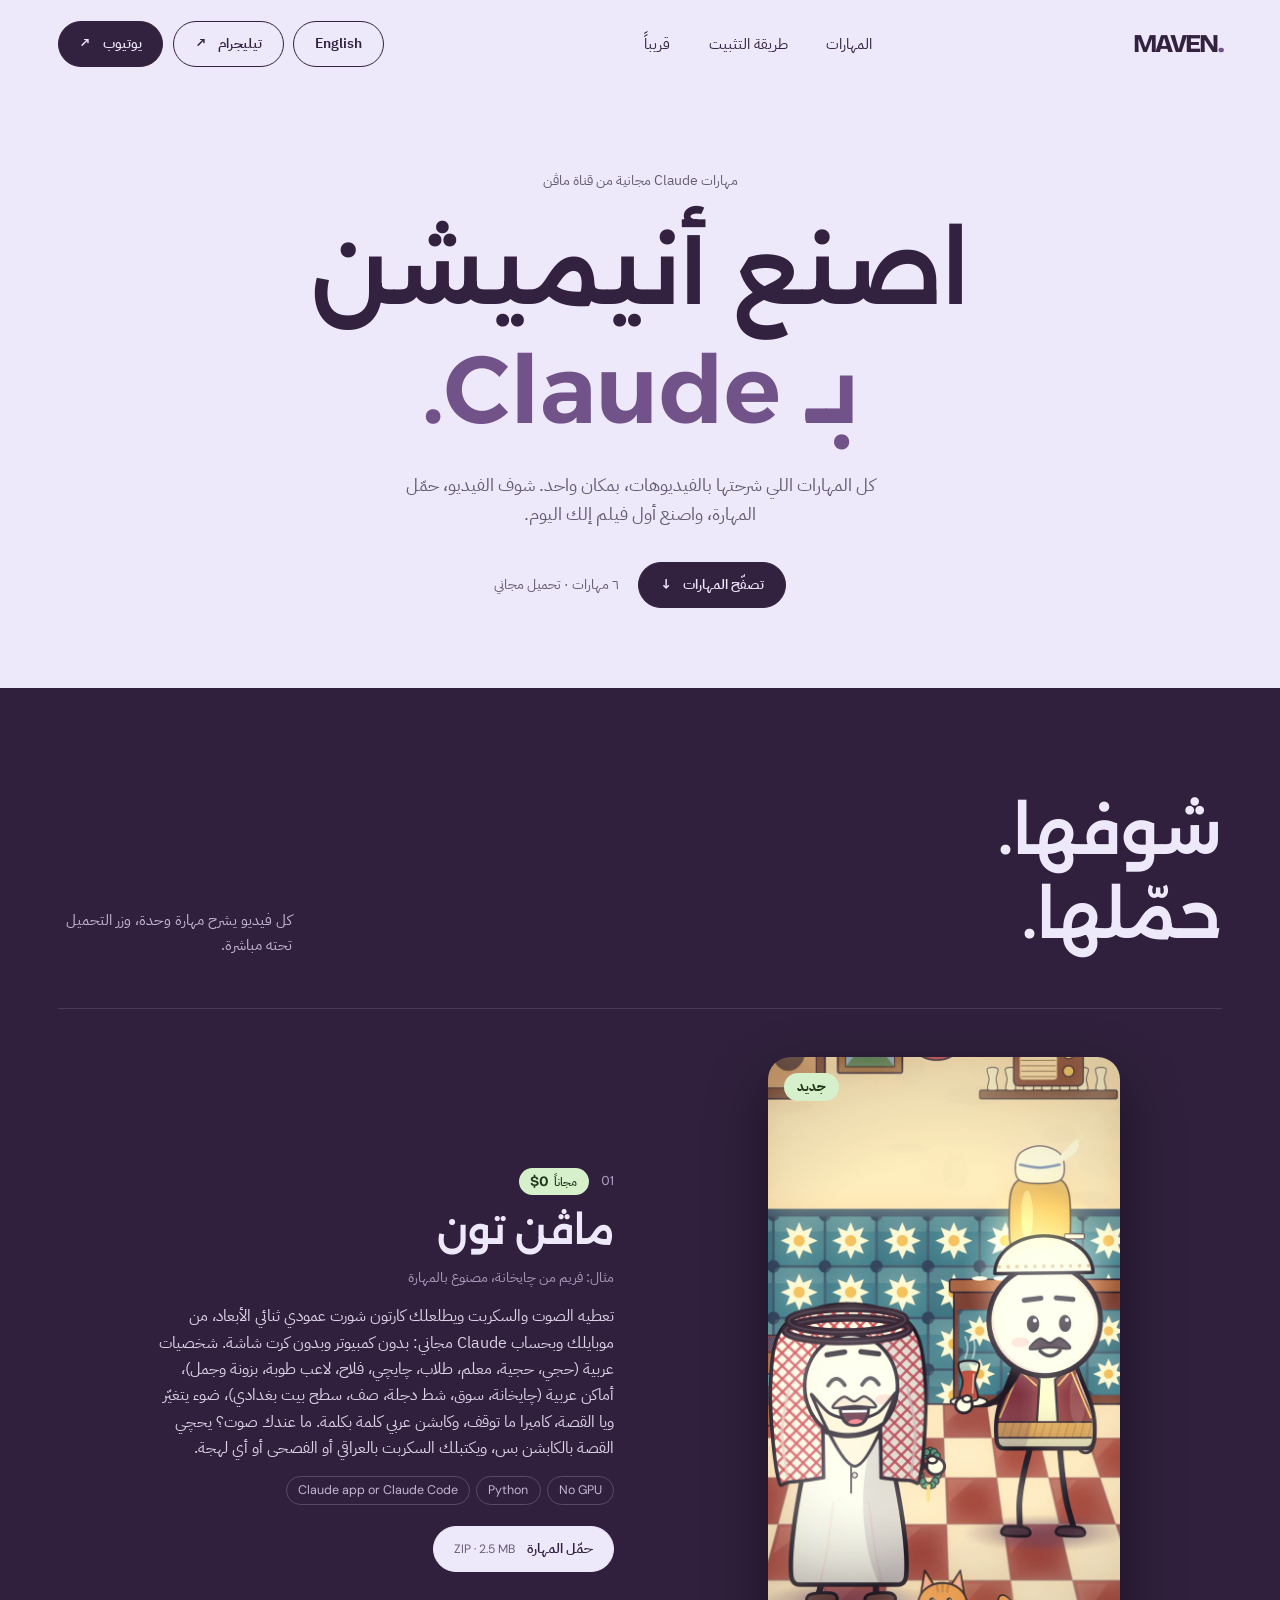
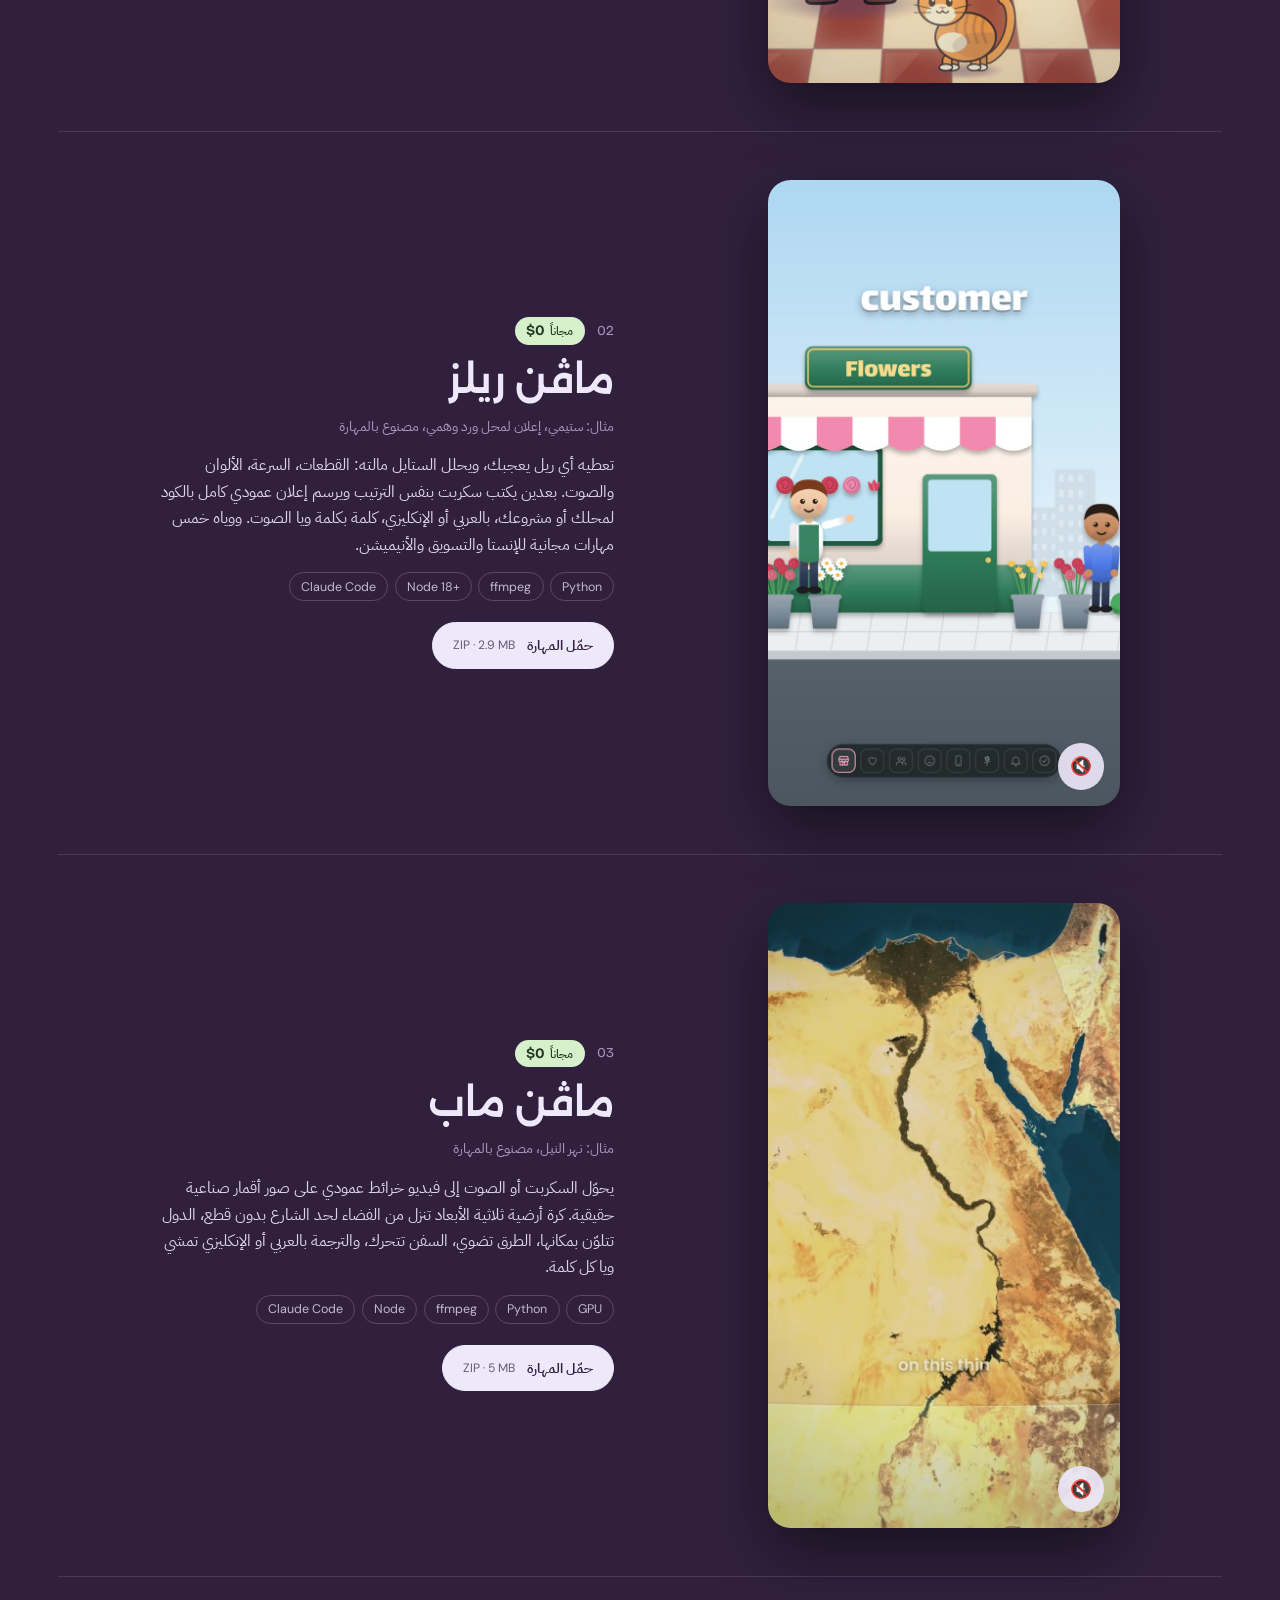
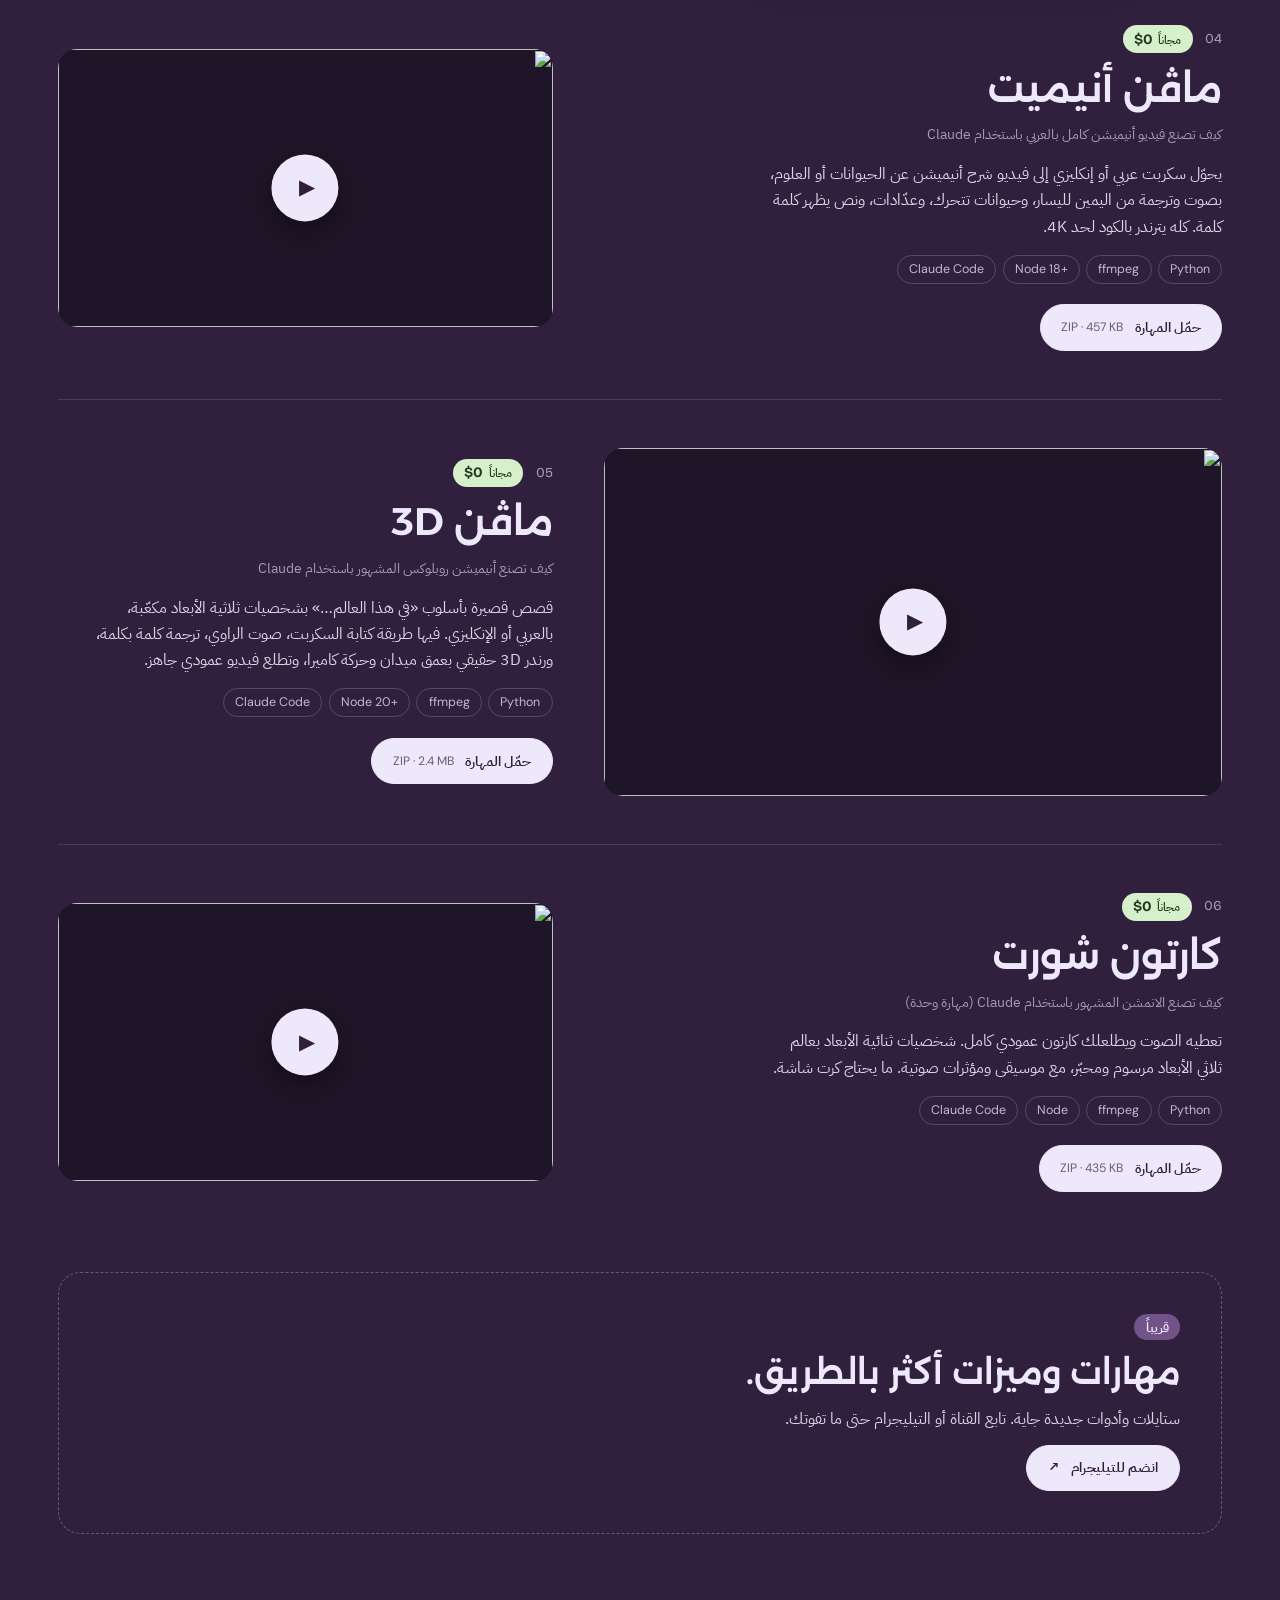
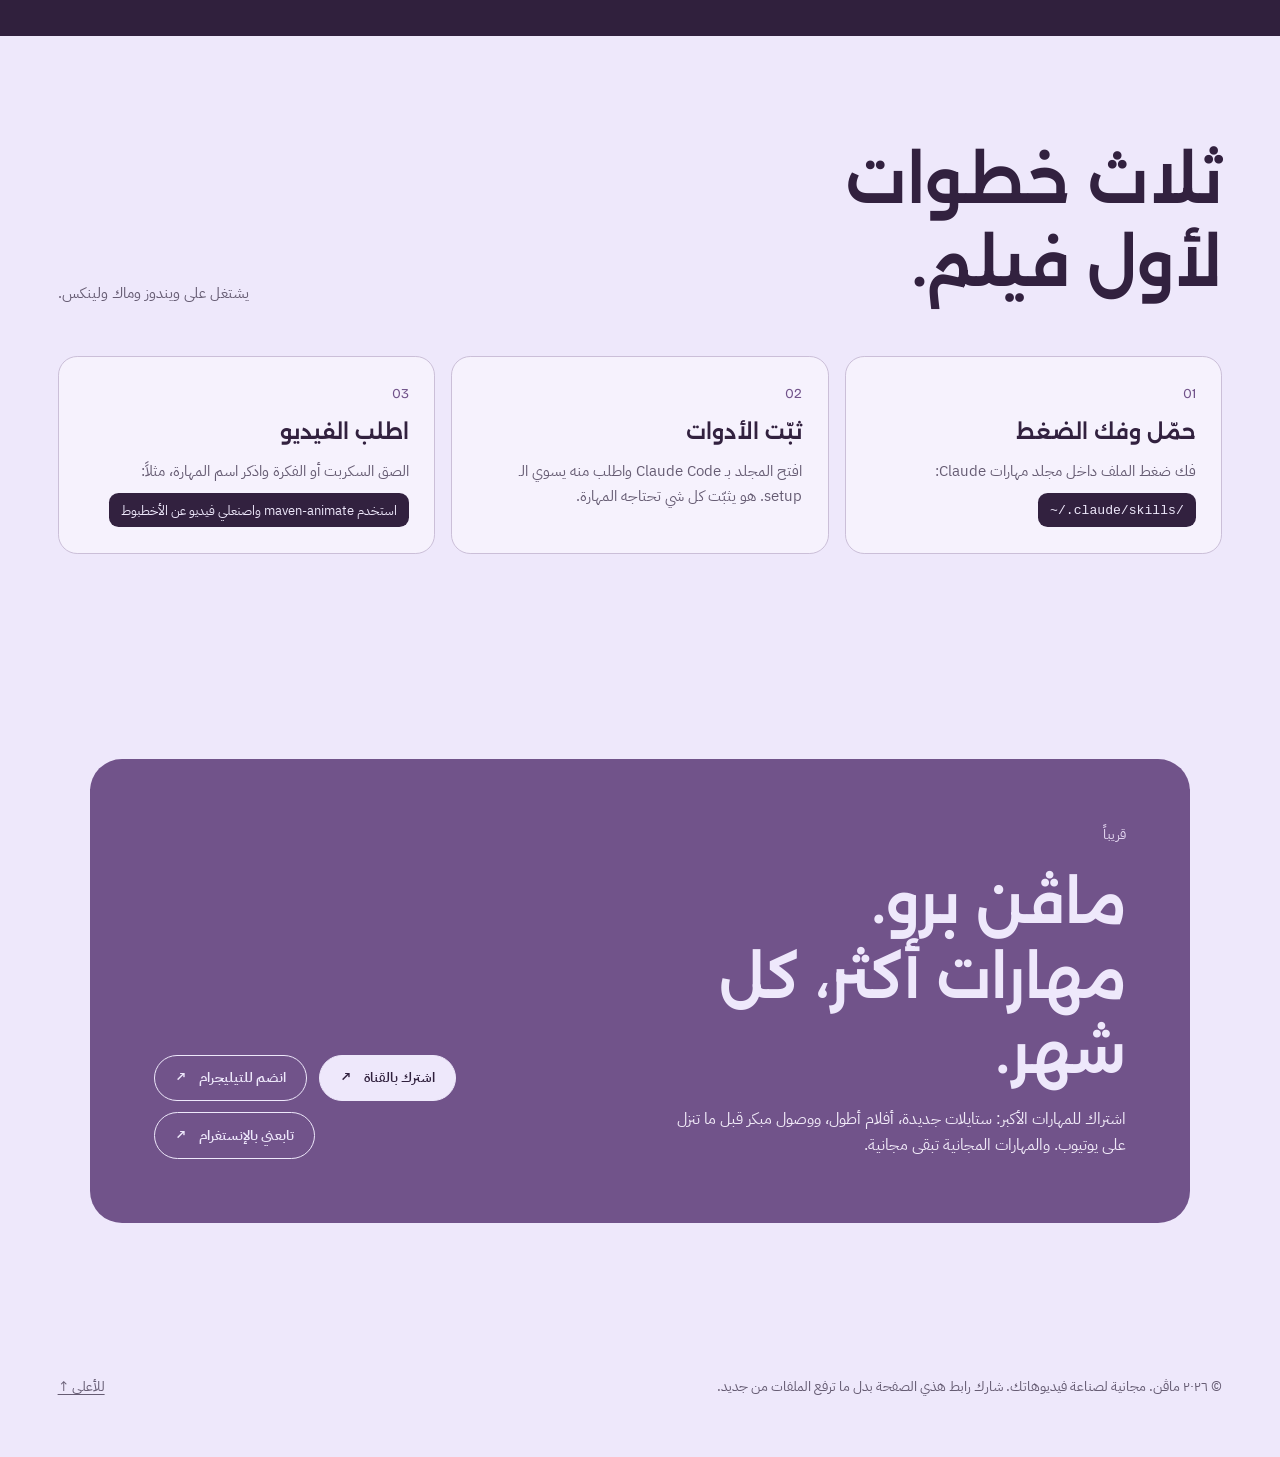
==== commit 7ae163e7: "Add Maven Toon: 2D Arab cartoon Shorts skill with a tea-house frame Co-Authored-By: Claude Opus 5.5 " ====
--- a/index.html
+++ b/index.html
@@ -37,7 +37,7 @@
       <p class="hero-sub" data-en="Every skill from the videos, in one place. Watch the video, download the skill, and make your first film today.">كل المهارات اللي شرحتها بالفيديوهات، بمكان واحد. شوف الفيديو، حمّل المهارة، واصنع أول فيلم إلك اليوم.</p>
       <div class="hero-actions">
         <a class="pill dark" href="#skills"><span data-en="Browse the skills">تصفّح المهارات</span> <span aria-hidden="true">↓</span></a>
-        <span class="hero-note" data-en="5 skills · free download">٥ مهارات · تحميل مجاني</span>
+        <span class="hero-note" data-en="6 skills · free download">٦ مهارات · تحميل مجاني</span>
       </div>
     </section>
 
@@ -50,12 +50,26 @@
 
         <article class="skill skill-vertical">
           <div class="reel-frame">
-            <video class="reel-video" src="media/maven-reels-demo.mp4" poster="media/maven-reels-demo.jpg" width="720" height="1280" muted loop playsinline autoplay preload="metadata" aria-label="مثال من ماڤن ريلز: إعلان محل ورد ستيمي" data-en-label="Maven Reels example: the Stemmy flower-shop ad"></video>
-            <button type="button" class="sound-toggle" aria-pressed="false" aria-label="شغّل الصوت" data-en-label="Turn sound on"><span aria-hidden="true">🔇</span></button>
+            <img class="reel-video" src="media/maven-toon-frame.jpg" width="720" height="1280" alt="فريم من ماڤن تون: حجي يضحك وچايچي يقدّم استكان چاي بچايخانة، وبزونة" data-en-alt="A Maven Toon frame: a laughing hajji and a tea seller with a glass of tea in a tea house, with a cat" decoding="async">
             <span class="new-badge" data-en="New">جديد</span>
           </div>
           <div class="skill-body">
             <div class="skill-meta"><span class="skill-no" aria-hidden="true">01</span><span class="price" dir="ltr">$0 <small data-en="Free">مجاناً</small></span></div>
+            <h3 data-en="Maven Toon">ماڤن تون</h3>
+            <p class="skill-video-title" data-en="Example: a tea house frame made with the skill">مثال: فريم من چايخانة، مصنوع بالمهارة</p>
+            <p data-en="Turns a voice and a script into a vertical 2D cartoon Short, right from your phone with a free Claude account: no computer and no graphics card. Arab characters (hajji, hajjiya, teacher, students, tea seller, farmer, footballer, a cat and a camel), Arab places (tea house, souq, Tigris riverside, classroom, Baghdad rooftop), light that changes with the story, a camera that keeps moving, and Arabic captions word by word. No voice? It tells the story in captions only, and it can write the script for you in Iraqi, fusha or any dialect.">تعطيه الصوت والسكربت ويطلعلك كارتون شورت عمودي ثنائي الأبعاد، من موبايلك وبحساب Claude مجاني: بدون كمبيوتر وبدون كرت شاشة. شخصيات عربية (حجي، حجية، معلم، طلاب، چايچي، فلاح، لاعب طوبة، بزونة وجمل)، أماكن عربية (چايخانة، سوق، شط دجلة، صف، سطح بيت بغدادي)، ضوء يتغيّر ويا القصة، كاميرا ما توقف، وكابشن عربي كلمة بكلمة. ما عندك صوت؟ يحچي القصة بالكابشن بس، ويكتبلك السكربت بالعراقي أو الفصحى أو أي لهجة.</p>
+            <ul class="needs" aria-label="المتطلبات" data-en-label="Requirements" dir="ltr"><li>Claude app or Claude Code</li><li>Python</li><li>No GPU</li></ul>
+            <a class="pill dark download" href="downloads/maven-toon-skill.zip" download><span data-en="Download the skill">حمّل المهارة</span> <span class="size" dir="ltr">ZIP · 2.5 MB</span></a>
+          </div>
+        </article>
+
+        <article class="skill skill-vertical">
+          <div class="reel-frame">
+            <video class="reel-video" src="media/maven-reels-demo.mp4" poster="media/maven-reels-demo.jpg" width="720" height="1280" muted loop playsinline autoplay preload="metadata" aria-label="مثال من ماڤن ريلز: إعلان محل ورد ستيمي" data-en-label="Maven Reels example: the Stemmy flower-shop ad"></video>
+            <button type="button" class="sound-toggle" aria-pressed="false" aria-label="شغّل الصوت" data-en-label="Turn sound on"><span aria-hidden="true">🔇</span></button>
+          </div>
+          <div class="skill-body">
+            <div class="skill-meta"><span class="skill-no" aria-hidden="true">02</span><span class="price" dir="ltr">$0 <small data-en="Free">مجاناً</small></span></div>
             <h3 data-en="Maven Reels">ماڤن ريلز</h3>
             <p class="skill-video-title" data-en="Example: Stemmy, an ad for a made-up flower shop, made with the skill">مثال: ستيمي، إعلان لمحل ورد وهمي، مصنوع بالمهارة</p>
             <p data-en="Give it any reel you like and it measures the style: cuts, pace, colours and sound. Then it writes a script in the same structure and draws a full vertical ad in code for your shop or project, in Arabic or English, word by word with the voice. Comes with five free skills for Instagram, marketing and animation.">تعطيه أي ريل يعجبك، ويحلل الستايل مالته: القطعات، السرعة، الألوان والصوت. بعدين يكتب سكربت بنفس الترتيب ويرسم إعلان عمودي كامل بالكود لمحلك أو مشروعك، بالعربي أو الإنكليزي، كلمة بكلمة ويا الصوت. ووياه خمس مهارات مجانية للإنستا والتسويق والأنيميشن.</p>
@@ -70,7 +84,7 @@
             <button type="button" class="sound-toggle" aria-pressed="false" aria-label="شغّل الصوت" data-en-label="Turn sound on"><span aria-hidden="true">🔇</span></button>
           </div>
           <div class="skill-body">
-            <div class="skill-meta"><span class="skill-no" aria-hidden="true">02</span><span class="price" dir="ltr">$0 <small data-en="Free">مجاناً</small></span></div>
+            <div class="skill-meta"><span class="skill-no" aria-hidden="true">03</span><span class="price" dir="ltr">$0 <small data-en="Free">مجاناً</small></span></div>
             <h3 data-en="Maven Map">ماڤن ماب</h3>
             <p class="skill-video-title" data-en="Example: the Nile, made with the skill">مثال: نهر النيل، مصنوع بالمهارة</p>
             <p data-en="Turns a script or voiceover into a vertical map Short on real satellite imagery. A 3D globe dives from space down to a street with no cut, countries light up in place, routes glow, ships move, and Arabic or English captions follow every word.">يحوّل السكربت أو الصوت إلى فيديو خرائط عمودي على صور أقمار صناعية حقيقية. كرة أرضية ثلاثية الأبعاد تنزل من الفضاء لحد الشارع بدون قطع، الدول تتلوّن بمكانها، الطرق تضوي، السفن تتحرك، والترجمة بالعربي أو الإنكليزي تمشي ويا كل كلمة.</p>
@@ -87,7 +101,7 @@
             </button>
           </div>
           <div class="skill-body">
-            <div class="skill-meta"><span class="skill-no" aria-hidden="true">03</span><span class="price" dir="ltr">$0 <small data-en="Free">مجاناً</small></span></div>
+            <div class="skill-meta"><span class="skill-no" aria-hidden="true">04</span><span class="price" dir="ltr">$0 <small data-en="Free">مجاناً</small></span></div>
             <h3 data-en="Maven Animate">ماڤن أنيميت</h3>
             <p class="skill-video-title" lang="ar" dir="rtl">كيف تصنع فيديو أنيميشن كامل بالعربي باستخدام Claude</p>
             <p data-en="Turns an Arabic or English script into a narrated flat-vector explainer about animals or science. Right-to-left captions, swimming animals, counters and word-by-word text, rendered in code up to 4K.">يحوّل سكربت عربي أو إنكليزي إلى فيديو شرح أنيميشن عن الحيوانات أو العلوم، بصوت وترجمة من اليمين لليسار، وحيوانات تتحرك، وعدّادات، ونص يظهر كلمة كلمة. كله يترندر بالكود لحد 4K.</p>
@@ -104,7 +118,7 @@
             </button>
           </div>
           <div class="skill-body">
-            <div class="skill-meta"><span class="skill-no" aria-hidden="true">04</span><span class="price" dir="ltr">$0 <small data-en="Free">مجاناً</small></span></div>
+            <div class="skill-meta"><span class="skill-no" aria-hidden="true">05</span><span class="price" dir="ltr">$0 <small data-en="Free">مجاناً</small></span></div>
             <h3 data-en="Maven 3D">ماڤن 3D</h3>
             <p class="skill-video-title" lang="ar" dir="rtl">كيف تصنع أنيميشن روبلوكس المشهور باستخدام Claude</p>
             <p data-en="“In this world…” story Shorts with blocky 3D characters, in Arabic or English. Script formula, fast narrator voice, one-word captions, real 3D renders with depth of field and motion blur, and a finished vertical video.">قصص قصيرة بأسلوب «في هذا العالم…» بشخصيات ثلاثية الأبعاد مكعّبة، بالعربي أو الإنكليزي. فيها طريقة كتابة السكربت، صوت الراوي، ترجمة كلمة بكلمة، ورندر 3D حقيقي بعمق ميدان وحركة كاميرا، وتطلع فيديو عمودي جاهز.</p>
@@ -121,7 +135,7 @@
             </button>
           </div>
           <div class="skill-body">
-            <div class="skill-meta"><span class="skill-no" aria-hidden="true">05</span><span class="price" dir="ltr">$0 <small data-en="Free">مجاناً</small></span></div>
+            <div class="skill-meta"><span class="skill-no" aria-hidden="true">06</span><span class="price" dir="ltr">$0 <small data-en="Free">مجاناً</small></span></div>
             <h3 data-en="Cartoon Short Kit">كارتون شورت</h3>
             <p class="skill-video-title" lang="ar" dir="rtl">كيف تصنع الانمشن المشهور باستخدام Claude (مهارة وحدة)</p>
             <p data-en="Voice in, finished vertical cartoon out. 2D bean-head characters in a painted, inked 3D world, with a music bed and sound effects. No GPU needed.">تعطيه الصوت ويطلعلك كارتون عمودي كامل. شخصيات ثنائية الأبعاد بعالم ثلاثي الأبعاد مرسوم ومحبّر، مع موسيقى ومؤثرات صوتية. ما يحتاج كرت شاشة.</p>
